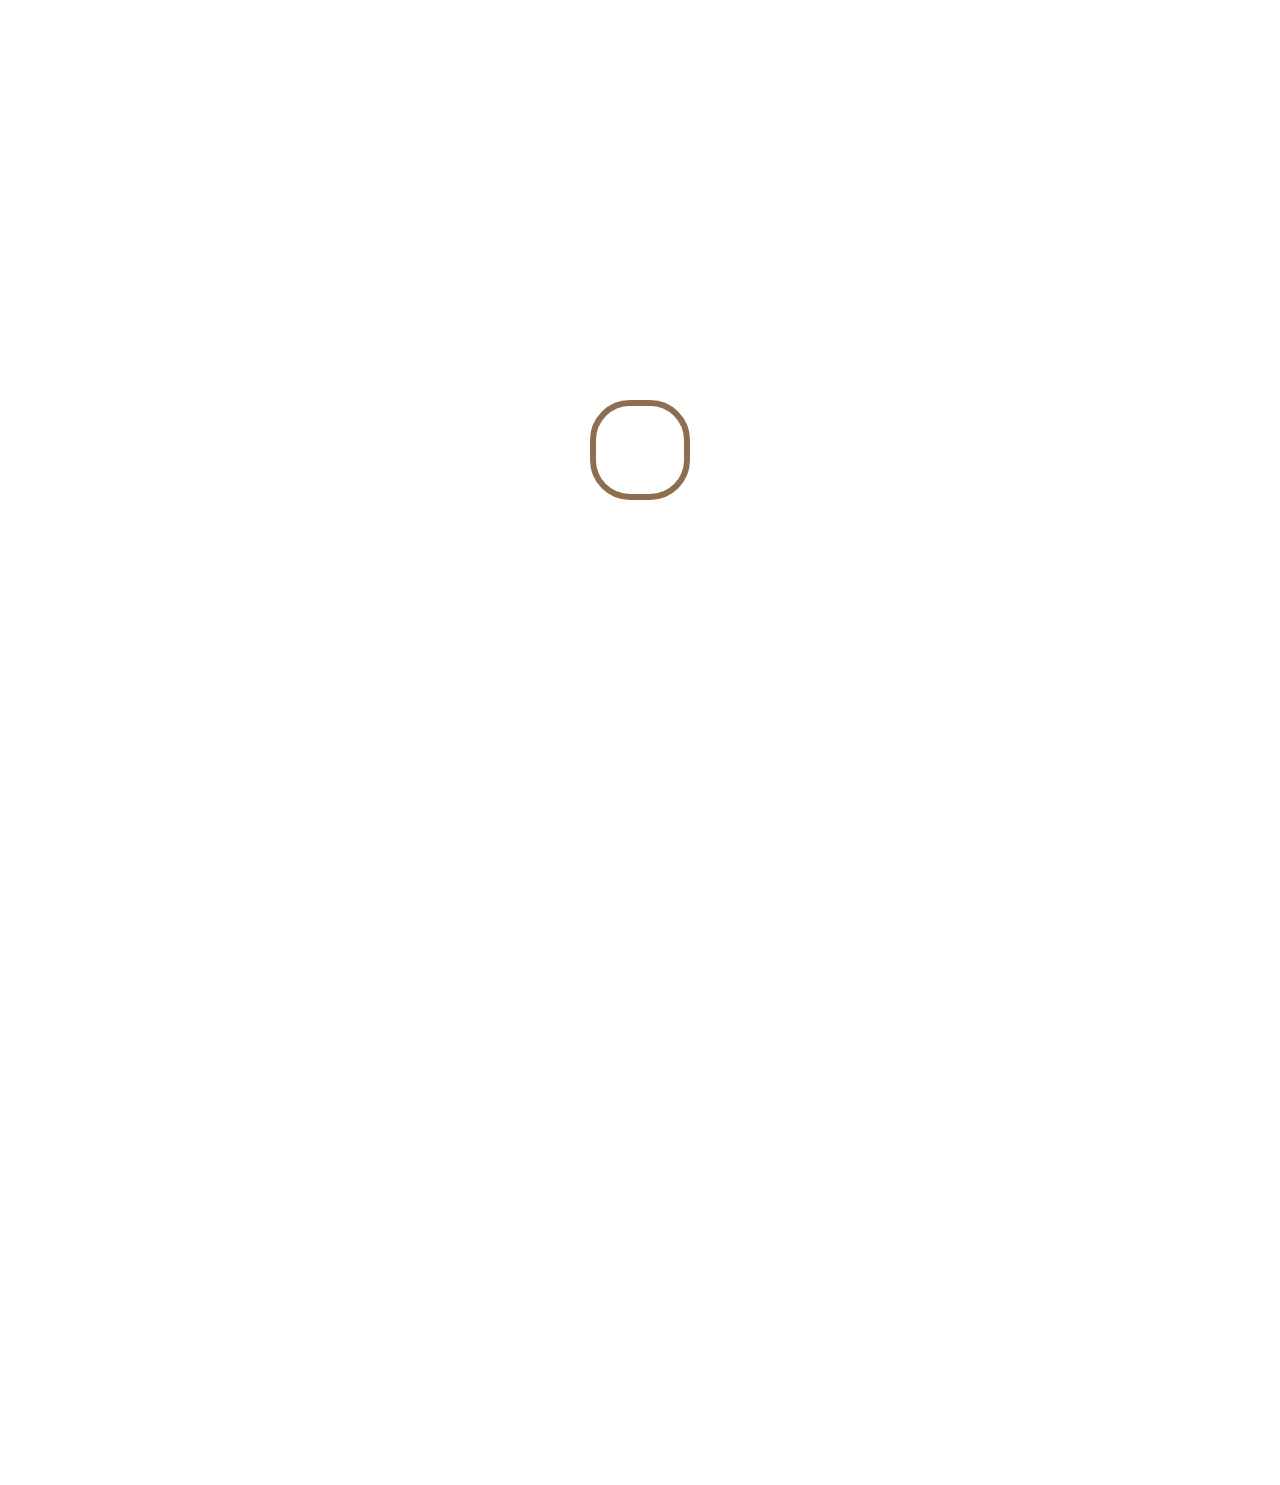
==== about.html @ 04573cba "updated index page" ====
<!DOCTYPE html>
<html lang="en">
<head>
  <title>Mohsen Shirali</title>
  <meta charset="utf-8">
  <meta http-equiv="X-UA-Compatible" content="IE=edge">
  <meta name="viewport" content="width=device-width, initial-scale=1.0">
  <meta name="format-detection" content="telephone=no">
  <meta name="apple-mobile-web-app-capable" content="yes">
  <meta name="author" content="Mohsen Shirali">
  <meta name="keywords" content="Mohsen Shirali, IoT, Process Mining, Security, Privacy">
  <meta name="description" content="Mohsen Shirali — Postdoctoral Researcher at UCLouvain. IoT, process mining, data analytics, security and privacy.">

  <link rel="stylesheet" type="text/css" href="assets/icomoon/icomoon.css">
  <link href="https://cdn.jsdelivr.net/npm/bootstrap@5.2.3/dist/css/bootstrap.min.css" rel="stylesheet"
    integrity="sha384-rbsA2VBKQhggwzxH7pPCaAqO46MgnOM80zW1RWuH61DGLwZJEdK2Kadq2F9CUG65" crossorigin="anonymous">
  <link rel="stylesheet" type="text/css" href="assets/vendor/chocolat/css/chocolat.css">
  <link rel="stylesheet" type="text/css" href="css/vendor.css">
  <link rel="stylesheet" type="text/css" href="style.css">

  <link rel="preconnect" href="https://fonts.googleapis.com">
  <link rel="preconnect" href="https://fonts.gstatic.com" crossorigin>
  <link href="https://fonts.googleapis.com/css2?family=Nunito:ital,wght@0,200..1000;1,200..1000&family=Quicksand:wght@300..700&display=swap"
    rel="stylesheet">
</head>
<body>
<div id="overlayer">
  <span class="loader"><span class="loader-inner"></span></span>
</div>

<header id="header">
  <div class="header-wrap" data-aos="fade">
    <div class="main-logo">
      <a href="index.html" title="Mohsen Shirali"></a>
    </div>
    <nav id="navbar" class="d-none d-md-block">
      <ul class="list-unstyled d-flex gap-4 m-0 align-items-center">
        <li><a class="text-decoration-none" href="index.html#home">Home</a></li>
        <li><a class="text-decoration-none" href="about.html">About</a></li>
        <li><a class="text-decoration-none" href="index.html#experience">Experience</a></li>
        <li><a class="text-decoration-none" href="index.html#education">Education</a></li>
        <li><a class="text-decoration-none" href="publications.html">Publications</a></li>
        <li><a class="text-decoration-none" href="projects.html">Projects</a></li>
        <li><a class="text-decoration-none" href="index.html#awards">Awards</a></li>
        <li><a class="text-decoration-none" href="index.html#contact">Contact</a></li>
      </ul>
    </nav>
    <nav id="navbar" class="d-md-none">
      <input id="menu-toggle" type="checkbox" />
      <label class="menu-btn" for="menu-toggle"><span></span></label>
    </nav>
  </div>
</header>

<div class="nav nav-overlay d-md-none">
  <div class="nav__content">
    <ul class="nav__list">
      <li class="nav__list-item mb-2"><a href="index.html#home">Home</a></li>
      <li class="nav__list-item mb-2"><a href="about.html">About</a></li>
      <li class="nav__list-item mb-2"><a href="index.html#experience">Work Experience</a></li>
      <li class="nav__list-item mb-2"><a href="index.html#education">Education</a></li>
      <li class="nav__list-item mb-2"><a href="publications.html">Publications</a></li>
      <li class="nav__list-item mb-2"><a href="projects.html">Projects</a></li>
      <li class="nav__list-item mb-2"><a href="index.html#awards">Awards</a></li>
      <li class="nav__list-item mb-2"><a href="index.html#contact">Contact</a></li>
    </ul>
  </div>
</div>

<section class="jarallax bg-secondary" style="padding-top: 120px; padding-bottom: 60px;">
  <div class="container-lg">
    <div class="row align-items-center">
      <div class="col-lg-8" data-aos="zoom-in-up">
        <h1 class="display-4">About me</h1>
        <p class="fs-5 mb-0">Full biography</p>
      </div>
      <div class="col-lg-4 text-lg-end mt-3 mt-lg-0" data-aos="zoom-in-up">
        <a class="btn btn-primary" href="Mohsen_Shirali_CV.pdf" target="_blank" rel="noopener">Download CV</a>
        <a class="btn btn-outline-dark ms-2" href="index.html">Back to home</a>
      </div>
    </div>
  </div>
</section>

<section class="padding-large">
  <div class="container-lg" data-aos="zoom-in-up">
    <div class="row justify-content-center">
      <div class="col-lg-10">
        <div class="card">
          <div class="card-body p-4 p-md-5">
            <p class="fs-5">I received both my Ph.D. (2025) and M.Sc. (2013) degrees in Computer Engineering from Shahid Beheshti University (SBU), Tehran, Iran. My research has primarily focused on the Internet of Things (IoT) in healthcare, with emphasis on IoT systems architecture, data privacy, process mining, and data analytics. I am currently a Postdoctoral Researcher at the Catholic University of Louvain (UCLouvain), working on anomaly detection techniques for Cyber-Physical Systems (CPS).</p><p class='fs-5'>Previously, I served as a research assistant at the LIRIS group at KU Leuven (2023–2024) and the Chair of IT-Security at the University of Passau, Germany (2019–2020). I have also served as a lecturer at SBU and Ahvaz Sama University. Alongside my academic career, I have several years of industrial experience as a Research and Development (R&D) specialist. I have been awarded scholarships from the German Academic Exchange Service (DAAD) and Iran’s Ministry of Science, Research and Technology (MSRT), and I have authored multiple articles in peer-reviewed journals and conferences. My research interests include IoT, data science and analytics, security and privacy, anonymous communication, and process mining.</p>
            <hr class="my-4">
            <div class="d-flex flex-wrap gap-2">
              <a class="btn btn-dark" href="publications.html">Publications</a>
              <a class="btn btn-outline-dark" href="projects.html">Projects</a>
              <a class="btn btn-outline-dark" href="index.html#experience">Experience</a>
              <a class="btn btn-outline-dark" href="index.html#education">Education</a>
              <a class="btn btn-outline-dark" href="index.html#awards">Awards</a>
            </div>
          </div>
        </div>
      </div>
    </div>
  </div>
</section>
  <script src="js/jquery-1.11.0.min.js"></script>
  <script src="https://cdn.jsdelivr.net/npm/bootstrap@5.2.3/dist/js/bootstrap.bundle.min.js"
    integrity="sha384-kenU1KFdBIe4zVF0s0G1M5b4hcpxyD9F7jL+jjXkk+Q2h455rYXK/7HAuoJl+0I4"
    crossorigin="anonymous"></script>
  <script src="assets/vendor/chocolat/js/chocolat.js"></script>
  <script src="js/plugins.js"></script>
  <script src="js/script.js"></script>
</body>
</html>
---- assets/vendor/chocolat/css/chocolat.css ----
.chocolat-zoomable.chocolat-zoomed {
    cursor: zoom-out;
}
.chocolat-open {
    overflow: hidden;
}
.chocolat-overlay {
    transition: opacity 0.4s ease, visibility 0s 0.4s ease;
    height: 100%;
    width: 100%;
    position: fixed;
    left: 0;
    top: 0;
    z-index: 10;
    background-color: #000;
    visibility: hidden;
    opacity: 0;
}
.chocolat-overlay.chocolat-visible {
    transition: opacity 0.4s, visibility 0s;
    visibility: visible;
    opacity: 0.8;
}

.chocolat-wrapper {
    transition: opacity 0.4s ease, visibility 0s 0.4s ease;
    width: 100%;
    height: 100%;
    position: fixed;
    opacity: 0;
    left: 0;
    top: 0;
    z-index: 16;
    color: #fff;
    visibility: hidden;
}
.chocolat-wrapper.chocolat-visible {
    transition: opacity 0.4s, visibility 0s;
    opacity: 1;
    visibility: visible;
}

.chocolat-zoomable .chocolat-img {
    cursor: zoom-in;
}
.chocolat-loader {
    transition: opacity 0.3s;
    height: 32px;
    width: 32px;
    position: absolute;
    left: 50%;
    top: 50%;
    margin-left: -16px;
    margin-top: -16px;
    z-index: 11;
    background: url(../images/loader.gif);
    opacity: 0;
}
.chocolat-loader.chocolat-visible {
    opacity: 1;
}

.chocolat-image-wrapper {
    position: fixed;
    width: 0px;
    height: 0px;
    left: 50%;
    top: 50%;
    z-index: 14;
    text-align: left;
    transform: translate(-50%, -50%);
}

.chocolat-image-wrapper .chocolat-img {
    position: absolute;
    width: 100%;
    height: 100%;
}
.chocolat-wrapper .chocolat-left {
    width: 50px;
    height: 100px;
    cursor: pointer;
    background: url(../images/left.png) 50% 50% no-repeat;
    z-index: 17;
    visibility: hidden;
}

.chocolat-layout {
    display: flex;
    flex-direction: column;
    position: absolute;
    top: 0;
    bottom: 0;
    left: 0;
    right: 0;
}
.chocolat-image-canvas {
    transition: opacity .2s;
    opacity: 0;
    flex-grow: 1;
    align-self: stretch;
}
.chocolat-image-canvas.chocolat-visible {
    opacity: 1;
}
.chocolat-center {
    flex-grow: 1;
    display: flex;
    justify-content: center;
    align-items: center;
    user-select: none;
}

.chocolat-wrapper .chocolat-right {
    width: 50px;
    height: 100px;
    cursor: pointer;
    background: url(../images/right.png) 50% 50% no-repeat;
    z-index: 17;
    visibility: hidden;
}
.chocolat-wrapper .chocolat-right.active {
    visibility: visible;
}
.chocolat-wrapper .chocolat-left.active {
    visibility: visible;
}
.chocolat-wrapper .chocolat-top {
    height: 50px;
    overflow: hidden;
    z-index: 17;
    flex-shrink: 0;
}
.chocolat-wrapper .chocolat-close {
    width: 50px;
    height: 50px;
    cursor: pointer;
    position: absolute;
    top: 0;
    right: 0;
    background: url(../images/close.png) 50% 50% no-repeat;
}
.chocolat-wrapper .chocolat-bottom {
    height: 40px;
    font-size: 12px;
    z-index: 17;
    padding-left: 15px;
    padding-right: 15px;
    background: rgba(0, 0, 0, 0.2);
    flex-shrink: 0;
    display: flex;
    align-items: center;

}
.chocolat-wrapper .chocolat-set-title {
    display: inline-block;
    padding-right: 15px;
    line-height: 1;
    border-right: 1px solid rgba(255, 255, 255, 0.3);
}
.chocolat-wrapper .chocolat-pagination {
    float: right;
    display: inline-block;
    padding-left: 15px;
    padding-right: 15px;
    margin-right: 15px;
    /*border-right: 1px solid rgba(255, 255, 255, 0.2);*/
}
.chocolat-wrapper .chocolat-fullscreen {
    width: 16px;
    height: 40px;
    background: url(../images/fullscreen.png) 50% 50% no-repeat;
    display: block;
    cursor: pointer;
    float: right;
}
.chocolat-wrapper .chocolat-description {
    display: inline-block;
    flex-grow: 1;
    text-align: left;
}

/* no container mode*/
body.chocolat-open > .chocolat-overlay {
    z-index: 15;
}
body.chocolat-open > .chocolat-loader {
    z-index: 15;
}
body.chocolat-open > .chocolat-image-wrapper {
    z-index: 17;
}

/* container mode*/
.chocolat-in-container .chocolat-wrapper,
.chocolat-in-container .chocolat-image-wrapper,
.chocolat-in-container .chocolat-overlay {
    position: absolute;
}
.chocolat-in-container {
    position: relative;
}

.chocolat-zoomable.chocolat-zooming-in .chocolat-image-wrapper,
.chocolat-zoomable.chocolat-zooming-out .chocolat-image-wrapper {
    transition: width .2s ease, height .2s ease;
}
.chocolat-zoomable.chocolat-zooming-in .chocolat-img,
.chocolat-zoomable.chocolat-zooming-out .chocolat-img {
    transition: margin .2s ease;
}

/* uncomment to hide controls when zoomed-in*/
/*
.chocolat-zoomable .chocolat-top,
.chocolat-zoomable .chocolat-bottom,
.chocolat-zoomable .chocolat-right,
.chocolat-zoomable .chocolat-left {
    transition: opacity .3s ease, visibility 0s .3s;
   opacity: 1;
}

.chocolat-zoomable.chocolat-zoomed .chocolat-top,
.chocolat-zoomable.chocolat-zoomed .chocolat-bottom,
.chocolat-zoomable.chocolat-zoomed .chocolat-right,
.chocolat-zoomable.chocolat-zoomed .chocolat-left {
    visibility: hidden;
    opacity: 0;
}
*/
---- style.css ----
/*
Theme Name: Portf HTML Template
Theme URI: https://templatesjungle.com/
Author: TemplatesJungle
Author URI: https://templatesjungle.com/
Description: Portfo is specially designed Bootstrap 5 HTML CSS portfolio template.
Version: 1.2
*/

/*--------------------------------------------------------------
This is main CSS file that contains custom style rules used in this template
--------------------------------------------------------------*/

/*------------------------------------*\
    Table of contents
\*------------------------------------*/

/*------------------------------------------------

CSS STRUCTURE:

1. VARIABLES

2. GENERAL TYPOGRAPHY
  2.1 General Styles
  2.2 Floating & Alignment
  2.3 Forms
  2.4 Lists
  2.5 Code
  2.6 Tables
  2.7 Spacing
  2.8 Utilities
  2.9 Misc
  2.10 Buttons
    - Button Sizes
    - Button Shapes
    - Button Color Scheme
    - Button Aligns
  2.11 Images
    - Image Hover Effects
  2.12 Section
    - Hero Section
    - Section Title
    - Section Paddings
    - Section Margins
    - Section Bg Colors
    - Content colors


3. EXTENDED TYPOGRAPHY
  3.1 Blockquote / Pullquote
  3.2 Dropcap
  3.3 Text Highlights

4. CONTENT ELEMENTS
  4.1 Tabs
  4.2 Accordions
  4.3 Member Grid
  4.4 Product Grid

5. BLOG STYLES
  5.1 Blog Single Post
  5.2 About Author
  5.3 Comments List
  5.4 Comments Form

6. Grid Layout

6. SITE STRUCTURE
  6.1 Preloader
  6.2 Header
    - Logo
    - Header Menu
    - Nav Sidebar
  6.3 Billboard
  6.4 About Me Section
  6.5 Portfolio Section
  6.6 Quotation Section
  6.7 Achievement Section
  6.8 Post Grid Section
  6.9 Testimonials Section
  6.10 Footer
    - Footer Top
    - Footer Bottom
  

7. THIRD PARTY COMPONENTS
  7.1 parallax section
  7.2 Blog Page
  7.3 Page Navigation



/*--------------------------------------------------------------
/** 1. VARIABLES
--------------------------------------------------------------*/
:root {
  /* widths for rows and containers
     */
  --header-height: 160px;
  --header-height-min: 80px;
}

/* on mobile devices below 600px
 */
@media screen and (max-width: 600px) {
  :root {
    --header-height: 100px;
    --header-height-min: 80px;
  }
}

/* Theme Colors */
:root {
  /* --accent-color: #DBCBB8; */
  --accent-color: #8F6D4E;
  --secondary-color: #DBCBB8;
  --dark-color: #2f2f2f;
  --grey-color: #f6f1ea;
  --heading-color: #111;
  --body-text-color: #616161;
  --light-heading-color: #fff;
  --light-background-color: #fff;
  --light-text-color: #afafaf;
  --bg-text-color: #f1f1f1;
  --dark-text-color: #2f2f2f;

  --bs-primary-rgb: 143, 109, 78;
  --bs-secondary-rgb: 219, 203, 184;
}

/* Fonts */
:root {
  --body-font: "Quicksand", sans-serif;
  --heading-font: "Nunito", sans-serif;
  --secondary-font: "Playfair Display", Georgia, serif;
}


/*----------------------------------------------*/
/* 2 GENERAL TYPOGRAPHY */
/*----------------------------------------------*/
body {
  font-family: var(--body-font);
  font-size: 16px;
  line-height: 1.8;
  color: var(--body-text-color);
}

a {
  color: var(--accent-color);
  text-decoration: none;
  transition: 0.3s color ease-out;
}

a:hover {
  color: var(--dark-color);
  text-decoration: none;
}

/* Typography */
/*----------------------------------------------*/
h1,
.h1,
h2,
.h2,
h3,
.h3,
h4,
.h4,
h5,
.h5,
h6,
.h6 {
  line-height: 1.2;
  color: var(--dark-color);
  font-family: var(--heading-font);
}

h1.light,
.h1,
h2.light,
.h2,
h3.light,
.h3,
h4.light,
.h4,
h5.light,
.h5,
h6.light,
.h6 {
  color: #fff;
}

/* Code
–––––––––––––––––––––––––––––––––––––––––––––––––– */
code {
  padding: .2rem .5rem;
  margin: 0 .2rem;
  font-size: 90%;
  white-space: nowrap;
  background: var(--grey-color);
  border: 1px solid var(--grey-color);
  border-radius: 4px;
}

pre>code {
  display: block;
  padding: 1rem 1.5rem;
  white-space: pre;
  color: var(--accent-color);
}

/* Misc
–––––––––––––––––––––––––––––––––––––––––––––––––– */
hr {
  margin-top: 3rem;
  margin-bottom: 3.5rem;
  border-width: 0;
  border-top: 1px solid #E1E1E1;
}

/* - Button Sizes
------------------------------------------------------------- */
.btn.btn-small {
  padding: 0.325em 1.7em;
  font-size: 0.65em;
}

.btn.btn-medium {
  padding: 0.5em 1.75em;
  font-size: 0.75em;
}

.btn.btn-large {
  padding: 1em 2.5em;
}

.btn.btn-xlarge {
  padding: 1.5em 2.7em;
  font-size: 0.9em;
}

.btn.btn-image {
  background-color: transparent;
  padding: 0;
  max-height: 50px;
}

.btn.btn-image img {
  max-height: 50px;
}

/* - Button Shapes
------------------------------------------------------------- */
.btn.btn-rounded,
.btn.btn-rounded::after {
  border-radius: 4px;
}

.btn.btn-pill,
.btn.btn-pill::after {
  border-radius: 2em;
}

.btn.btn-full {
  display: block;
  margin: .85em 0;
  width: 100%;
  text-align: center;
}

/* button link */
.btn-link {
  display: inline-block;
  font-weight: 600;
  font-size: 19px;
  line-height: 22px;
  text-align: center;
  letter-spacing: 0.1em;
  text-transform: uppercase;
}

.btn-link:after {
  content: '';
  display: block;
  border-bottom: 1px solid #111;
  width: 100%;
  transition: transform 0.3s ease-out;
}

.btn-link:hover:after {
  transform: translate3d(0, 5px, 0);
}

/* button with line */
.btn-with-icon {
  color: #fff;
  position: relative;
}

.btn-with-icon:after {
  content: "\e900";
  font-family: "icomoon";
  position: absolute;
  top: 17px;
  right: -16px;
  width: 50%;
  z-index: 9;
  transition: 0.3s ease-out;
}

.btn-with-icon:hover {
  color: #fff;
}

.btn-with-icon:hover:after {
  width: 30%;
  right: -41px;
}

/* - Buttons Color Scheme
------------------------------------------------------------- */
.btn.btn-gray,
.btn.btn-grey {
  background: #9e9e9e;
  color: #fff;
}

.btn.btn-black {
  background: #111;
  color: #fff;
}

.btn.btn-black:hover {
  background-color: var(--secondary-color);
  color: #fff;
}

/*----------------------------------------------*/
/* 2.11 Images */
/*----------------------------------------------*/

/* Image hover Effects */
.image-hvr-effect {
  display: flex;
  overflow: hidden;
}

.image-hvr-effect img.post-image {
  transform: scale(1.1);
  will-change: transform;
  transition: transform 0.35s cubic-bezier(0.25, 0.46, 0.45, 0.94);
  z-index: 0;
}

.image-hvr-effect:hover img.post-image {
  transform: scale(1);
}


/*----------------------------------------------*/
/* 2.12 Section */
/*----------------------------------------------*/
/* Hero section
/*----------------------------------------------*/
.hero-section .hero-content {
  padding-top: 18em;
  padding-bottom: 10em;
  display: flex;
  align-items: center;
}

.hero-section {
  position: relative;
  color: var(--heading-color);
}

.hero-section h1 {
  font-size: 4em;
}

@media only screen and (max-width: 768px) {
  .hero-section h1 {
    font-size: 2em;
  }

  .hero-section .hero-content {
    padding-top: 12em;
    padding-bottom: 6em;
  }
}


/*--- Section Title
-----------------------------------------------*/
.section-header {
  position: relative;
}

.section-header .btn-link {
  margin-left: 60px;
}

.section-title {
  font-size: 68px;
  line-height: 82px;
  letter-spacing: -0.04em;
  text-transform: capitalize;
}

.section-title.dark {
  color: #303030;
}

.section-title.grey {
  color: #333;
}

.section-title.light {
  color: #fff;
}

@media screen and (max-width: 700px) {
  .section-title {
    font-size: 5em;
  }
}


/* - Section Padding
--------------------------------------------------------------*/
.padding-xsmall {
  padding-top: 0.5em;
  padding-bottom: 0.5em;
}

.padding-small {
  padding-top: 2em;
  padding-bottom: 2em;
}

.padding-medium {
  padding-top: 4em;
  padding-bottom: 4em;
}

.padding-large {
  padding-top: 7em;
  padding-bottom: 7em;
}

.padding-xlarge {
  padding-top: 9.5em;
  padding-bottom: 9.5em;
}

.padding-2xlarge {
  padding-top: 15em;
  padding-bottom: 15em;
}

@media only screen and (max-width: 768px) {

  .padding-small,
  .padding-medium,
  .padding-large,
  .padding-xlarge {
    padding-top: 6em;
    padding-bottom: 6em;
  }
}

/* no padding */
.no-padding-bottom {
  padding-bottom: 0 !important;
}

.no-padding-top {
  padding-top: 0 !important;
}

/* - Section margin
--------------------------------------------------------------*/
.margin-small {
  margin-top: 3em;
  margin-bottom: 3em;
}

.margin-medium {
  margin-top: 4.5em;
  margin-bottom: 4.5em;
}

.margin-large {
  margin-top: 6em;
  margin-bottom: 6em;
}

.margin-xlarge {
  margin-top: 7.5em;
  margin-bottom: 7.5em;
}

@media only screen and (max-width: 768px) {

  .margin-small,
  .margin-medium,
  .margin-large,
  .margin-xlarge {
    margin-top: 1em;
    margin-bottom: 1em;
  }
}

/* - Section bg colors
--------------------------------------------------------------*/
.bg-grey {
  background: var(--grey-color);
}

.bg-dark {
  background: var(--dark-color);
}

/* - Content colors
--------------------------------------------------------------*/
.content-light h1,
.content-light h2,
.content-light h3,
.content-light h4,
.content-light h5,
.content-light h6 {
  color: var(--light-heading-color);
}

.content-light a,
.content-light {
  color: var(--light-text-color);
}

.content-light a:hover {
  color: var(--light-text-color);
}

.content-light h1,
.content-light h2,
.content-light h3,
.content-light h4,
.content-light h5,
.content-light h6 {
  color: var(--light-heading-color);
}

.content-light a,
.content-light {
  color: var(--light-text-color);
}

.content-light a:hover {
  color: var(--light-text-color);
}


/*====================================================================*/
/* 3. EXTENDED TYPOGRAPHY */
/*====================================================================*/
/*----------------------------------------------*/
/* 3.1 Blockquote /Pullquote */
/*----------------------------------------------*/
.single-post .content p:first-child,
.quote blockquote,
blockquote,
.single-post .content blockquote p,
.pullquote-right,
.pullquote-left {
  font-size: 24px;
  line-height: 1.4em;
  margin: 0 0 30px;
  padding: 0;
  color: #727272;
  font-style: italic;
}

.pullquote-right,
.pullquote-left {
  width: 40%;
}

blockquote cite {
  display: block;
  font-size: 0.8em;
  margin-top: 20px;
  font-style: italic;
}

.pullquote-left {
  float: left;
  margin: 20px 20px 20px 0;
}

.pullquote-right {
  float: right;
  margin: 20px 0 20px 20px;
}

/*----------------------------------------------*/
/* 3.2 Dropcap */
/*----------------------------------------------*/
.dropcap {
  display: inline-block;
  margin: 20px;
  font-size: 4em;
  font-weight: bolder;
  text-transform: uppercase;
  text-align: center;
  color: #111;
}

.dropcap.colored {
  color: #2bcaae;
}

/*----------------------------------------------*/
/* 3.3 Text Highlights */
/*----------------------------------------------*/
.highlight {
  background: var(--accent-color);
  color: #fff;
  padding: 1px 5px;
}

.highlight.light {
  background: #ffff99;
  color: #101010;
}

.highlight.dark {
  background: #333;
}

.colored {
  color: #2bcaae !important;
}

/*====================================================================*/
/* 5. BLOG STYLES */
/*====================================================================*/

/* 5.1 Blog Single Post
------------------------------------------*/
/* breadcrumbs */
.breadcrumbs span {
  display: inline-block;
}

/* 5.2 About Author
------------------------------------------*/
.author-post {
  padding-left: 30px;
}

.author-post h4 {
  font-weight: 500;
  text-transform: none;
}

/* 5.3 Comments List
------------------------------------------*/
.comment-meta span.meta-date {
  font-size: 13px;
  padding-right: 10px;
}

.comments-wrap .child-comments {
  padding-left: 50px;
}

/* 5.4 Comments Form
------------------------------------------*/
.comment-respond .comment-form {
  display: flex;
}


/*====================================================================*/
/* 5. Grid Layout */
/*====================================================================*/

/* .container {
  padding-right: 15px;
  padding-left: 15px;
  margin-right: auto;
  margin-left: auto;
} */

.row {
  display: -ms-flexbox;
  display: flex;
  -ms-flex-wrap: wrap;
  flex-wrap: wrap;
  margin-right: -15px;
  margin-left: -15px;
}

/* @media screen and (max-width: 991px) {
  .container {
    padding-right: 30px;
    padding-left: 30px;
  }
} */

/*----------------------------------------------*/
/* 6. SITE STRUCTURE */
/*----------------------------------------------*/

/*----- 6.1 Preloader
--------------------------------------------------------------*/
#overlayer {
  width: 100%;
  height: 100%;
  position: fixed;
  z-index: 20;
  background: #fff;
  display: flex;
  justify-content: center;
  align-items: center;
}

.loader {
  display: inline-block;
  width: 100px;
  height: 100px;
  border: 6px solid var(--accent-color);
  animation: loader 4s infinite ease-out;
  border-radius: 40px;
}

.loader-inner {
  vertical-align: top;
  display: inline-block;
  width: 100%;
  border-radius: 40px;
  animation: loader-inner 8s infinite ease-out;
}

@keyframes loader {
  0% {
    transform: rotate(0deg);
  }

  25% {
    transform: rotate(180deg);
  }

  50% {
    transform: rotate(180deg);
  }

  75% {
    transform: rotate(360deg);
  }

  100% {
    transform: rotate(360deg);
  }
}

@keyframes loader-inner {
  0% {
    height: 0%;
  }

  25% {
    height: 0%;
  }

  50% {
    height: 100%;
  }

  75% {
    height: 100%;
  }

  100% {
    height: 0%;
  }
}

/*----- 6.2 Header
--------------------------------------------------------------*/
#header .header-wrap {
  position: absolute;
  top: 0;
  z-index: 9;
  padding: 40px;
  width: 100%;
}

/*----- Logo
--------------------------------------------------------------*/
.main-logo a {
  font-size: 2em;
  color: #fff;
  font-weight: 600;
}

.main-logo.dark a {
  color: #000;
}

@media screen and (max-width: 799px) {
  #header .header-wrap {
    padding: 40px 20px;
  }
}

/*----- Header Menu
--------------------------------------------------------------*/
#menu-toggle {
  opacity: 0;
}

#menu-toggle:checked~.menu-btn>span {
  transform: rotate(45deg);
}

#menu-toggle:checked~.menu-btn>span::before {
  top: 0;
  transform: rotate(0);
  background: var(--dark-color);
}

#menu-toggle:checked~.menu-btn>span::after {
  top: 0;
  transform: rotate(90deg);
  background: var(--dark-color);
}

#menu-toggle:checked~.navmenu {
  visibility: visible;
  right: 0;
}

.menu-btn {
  display: flex;
  align-items: center;
  position: fixed;
  top: 20px;
  right: 20px;
  width: 26px;
  height: 26px;
  cursor: pointer;
  z-index: 1;
  margin: 30px;
}

.menu-btn>span,
.menu-btn>span::before,
.menu-btn>span::after {
  display: block;
  position: absolute;
  width: 100%;
  height: 2px;
  background-color: var(--dark-color);
  transition-duration: .25s;
}

.menu-btn.light>span,
.menu-btn.light>span::before,
.menu-btn.light>span::after {
  background-color: var(--dark-color);
}

.menu-btn>span::before {
  content: '';
  top: -8px;
}

.menu-btn>span::after {
  content: '';
  top: 8px;
}

/*----- Nav Sidebar
--------------------------------------------------------------*/
.nav-overlay {
  position: fixed;
  top: 0;
  z-index: 9;
}

.nav-overlay:before,
.nav-overlay:after {
  content: "";
  position: fixed;
  width: 100vw;
  height: 100vh;
  background: var(--secondary-color);
  border-bottom-left-radius: 200%;
  z-index: -1;
  -webkit-transition: -webkit-transform cubic-bezier(0.77, 0, 0.175, 1) 0.6s, border-radius linear 0.8s;
  transition: -webkit-transform cubic-bezier(0.77, 0, 0.175, 1) 0.6s, border-radius linear 0.8s;
  transition: transform cubic-bezier(0.77, 0, 0.175, 1) 0.6s, border-radius linear 0.8s;
  transition: transform cubic-bezier(0.77, 0, 0.175, 1) 0.6s, -webkit-transform cubic-bezier(0.77, 0, 0.175, 1) 0.6s, border-radius linear 0.8s;
  -webkit-transform: translateX(100%) translateY(-100%);
  transform: translateX(100%) translateY(-100%);
}

.nav-overlay:after {
  background: var(--grey-color);
  -webkit-transition-delay: 0s;
  transition-delay: 0s;
}

.nav-overlay:before {
  -webkit-transition-delay: .2s;
  transition-delay: .2s;
}

.nav__content {
  position: fixed;
  visibility: hidden;
  top: 50%;
  margin-top: 20px;
  -webkit-transform: translate(0%, -50%);
  transform: translate(0%, -50%);
  width: 100%;
  text-align: center;
}

.nav__list {
  position: relative;
  padding: 0;
  margin: 0;
  z-index: 2;
}

.nav__list-item {
  position: relative;
  display: block;
  -webkit-transition-delay: 0.8s;
  transition-delay: 0.8s;
  opacity: 0;
  text-align: center;
  color: #fff;
  overflow: hidden;
  font-family: var(--heading-font);
  font-size: 4vh;
  line-height: 1.15;
  margin-top: 0;
  margin-bottom: 0;
  transition: color .3s ease;
}

.nav__list-item a {
  position: relative;
  text-decoration: none;
  color: rgb(24, 24, 24);
  overflow: hidden;
  cursor: pointer;
  padding-left: 5px;
  padding-right: 5px;
  z-index: 2;
  display: inline-block;
  transition: all 200ms linear;
}

.nav__list-item a:hover {
  color: var(--accent-color);
}

.nav__list-item.active-nav a {
  color: var(--accent-color);
}

body.nav-active .nav__content {
  visibility: visible;
}

body.nav-active .menu-icon__line {
  background-color: var(--light-background-color);
  -webkit-transform: translate(0px, 0px) rotate(-45deg);
  transform: translate(0px, 0px) rotate(-45deg);
}

body.nav-active .menu-icon__line-left {
  width: 15px;
  -webkit-transform: translate(2px, 4px) rotate(45deg);
  transform: translate(2px, 4px) rotate(45deg);
}

body.nav-active .menu-icon__line-right {
  width: 15px;
  float: right;
  -webkit-transform: translate(-3px, -3.5px) rotate(45deg);
  transform: translate(-3px, -3.5px) rotate(45deg);
}

body.nav-active .menu-icon:hover .menu-icon__line-left,
body.nav-active .menu-icon:hover .menu-icon__line-right {
  width: 15px;
}

body.nav-active .nav-overlay {
  visibility: visible;
}

body.nav-active .nav-overlay:before,
body.nav-active .nav-overlay:after {
  -webkit-transform: translateX(0%) translateY(0%);
  transform: translateX(0%) translateY(0%);
  border-radius: 0;
}

body.nav-active .nav-overlay:after {
  -webkit-transition-delay: .1s;
  transition-delay: .1s;
}

body.nav-active .nav-overlay:before {
  -webkit-transition-delay: 0s;
  transition-delay: 0s;
}

body.nav-active .nav__list-item {
  opacity: 1;
  -webkit-transform: translateX(0%);
  transform: translateX(0%);
  -webkit-transition: opacity .3s ease, color .3s ease, -webkit-transform .3s ease;
  transition: opacity .3s ease, color .3s ease, -webkit-transform .3s ease;
  transition: opacity .3s ease, transform .3s ease, color .3s ease;
  transition: opacity .3s ease, transform .3s ease, color .3s ease, -webkit-transform .3s ease;
}

body.nav-active .nav__list-item:nth-child(0) {
  -webkit-transition-delay: 0.7s;
  transition-delay: 0.7s;
}

body.nav-active .nav__list-item:nth-child(1) {
  -webkit-transition-delay: 0.8s;
  transition-delay: 0.8s;
}

body.nav-active .nav__list-item:nth-child(2) {
  -webkit-transition-delay: 0.9s;
  transition-delay: 0.9s;
}

body.nav-active .nav__list-item:nth-child(3) {
  -webkit-transition-delay: 1s;
  transition-delay: 1s;
}

body.nav-active .nav__list-item:nth-child(4) {
  -webkit-transition-delay: 1.1s;
  transition-delay: 1.1s;
}

body.nav-active .nav__list-item:nth-child(5) {
  -webkit-transition-delay: 1.2s;
  transition-delay: 1.2s;
}

body.nav-active .nav__list-item:nth-child(6) {
  -webkit-transition-delay: 1.3s;
  transition-delay: 1.3s;
}

body.nav-active .nav__list-item:nth-child(7) {
  -webkit-transition-delay: 1.4s;
  transition-delay: 1.4s;
}

body.nav-active .nav__list-item:nth-child(8) {
  -webkit-transition-delay: 1.5s;
  transition-delay: 1.5s;
}

body.nav-active .nav__list-item:nth-child(9) {
  -webkit-transition-delay: 1.6s;
  transition-delay: 1.6s;
}

body.nav-active .nav__list-item:nth-child(10) {
  -webkit-transition-delay: 1.7s;
  transition-delay: 1.7s;
}

/*----- 6.3 Billboard
--------------------------------------------------------------*/
#billboard .banner-content {
  padding-bottom: 180px;
}

@media screen and (max-width: 991px) {
  .jarallax {
    min-height: auto;
  }

  #billboard .banner-content {
    padding-top: 150px;
    padding-bottom: 10px;
  }
}


/*----- 6.4 About Me Section
--------------------------------------------------------------*/
#about-me .intro {
  margin-right: 60px;
  margin-bottom: 70px;
}

#about-me .intro p {
  line-height: 2.5;
  color: var(--body-text-color);
  ;
}

#about-me .skill-chart ul {
  text-transform: uppercase;
  list-style: none;
}

#about-me .skill-chart li {
  border-bottom: 1px solid #dbdbdb;
  margin-bottom: 40px;
  width: 100%;
}

#about-me .skill-chart li span.skill {
  display: block;
  border-bottom: 3px solid #000;
  padding-bottom: 24px;
  margin-bottom: -2px;
}

.skill-chart li span.twenty-percent {
  width: 20%;
}

.skill-chart li span.thirty-percent {
  width: 30%;
}

.skill-chart li span.forty-percent {
  width: 40%;
}

.skill-chart li span.fifty-percent {
  width: 50%;
}

.skill-chart li span.sixty-percent {
  width: 60%;
}

.skill-chart li span.seventy-percent {
  width: 70%;
}

.skill-chart li span.eighty-percent {
  width: 80%;
}

/*----- 6.5 Portfolio Section
--------------------------------------------------------------*/
.portfolio-item .portfolio-image {
  width: 100%;
  object-fit: cover;
}

.portfolio-item .portfolio-item img {
  transition: transform 0.6s ease-out;
}

.portfolio-item .portfolio-item a {
  display: block;
  overflow: hidden;
}

.portfolio-item .portfolio-item a:hover img {
  transform: scale(1.1);
}

/*----- 6.6 Quotation Section
--------------------------------------------------------------*/
#quotation {
  background-color: #000;
  padding: 150px 20px;
  overflow: hidden;
}

#quotation .icon-overlay {
  position: relative;
}

#quotation .icon-overlay:before,
#quotation .icon-overlay:after {
  position: absolute;
  font-family: "icomoon";
  font-size: 23em;
  color: #3a3a3a;
  padding: 0 20px;
}

#quotation .icon-overlay.left-item:before {
  content: "\e977";
  top: -220px;
  left: 0;
}

#quotation .icon-overlay.right-item:after {
  content: "\e978";
  right: 0;
  bottom: -190px;
}

#quotation blockquote {
  color: #fff;
  display: flex;
  flex-wrap: wrap;
  margin: 70px auto 0;
  text-align: center;
  z-index: 9;
}

#quotation blockquote>p {
  width: 60%;
  margin: 0 auto 35px;
  font-style: normal;
}

#quotation q {
  font-size: 0.7em;
  color: #999;
  width: 100%;
}

@media screen and (max-width: 991px) {
  #quotation blockquote>q {
    width: 85%;
  }
}

/*----- 6.7 Achievement Section
--------------------------------------------------------------*/
#achievement .achievement-block {
  border-bottom: 1px solid #E2E2E2;
  padding-bottom: 30px;
  margin-bottom: 60px;
}

#achievement .achievement-block h3 {
  margin-bottom: 10px;
}


/*----- 6.8 Post Grid Section
--------------------------------------------------------------*/
#post-grid .post-item {
  overflow: hidden;
  position: relative;
  cursor: pointer;
  margin-bottom: 40px;
}

#post-grid .post-item:last-child {
  margin-right: 0;
}

#post-grid a.post-link:before {
  content: '';
  background: linear-gradient(to bottom, rgba(0, 0, 0, 0) 0%, rgba(0, 0, 0, 0.7) 100%);
  width: 100%;
  height: 50%;
  position: absolute;
  top: 50%;
  left: 0;
  z-index: 1;
  transition-duration: 0.8s;
}

#post-grid .post-item:hover a.post-link:before {
  height: 100%;
  top: 0;
  transition-property: top, opacity;
}

#post-grid .post-item figcaption {
  position: absolute;
  bottom: 0;
  left: 0;
  z-index: 2;
  width: 100%;
  color: #fff;
  padding: 0 35px;
}

#post-grid .post-item h3 {
  font-size: 1.5em;
  line-height: 1.5;
  font-weight: 700;
}

/*----- 6.10 Footer
--------------------------------------------------------------*/

/*-- Footer Top --*/

.footer-menu .subscribe input[type="text"] {
  width: 100%;
  height: 50px;
  border: none;
  background: #F8F8F8;
  text-align: center;
  margin-bottom: 15px;
}

.footer-menu .subscribe button {
  width: 100%;
  height: 50px;
  border: none;
  text-transform: uppercase;
  cursor: pointer;
}


/*-- Footer Bottom --*/

#footer-bottom .social-links ul {
  display: flex;
  list-style: none;
}

#footer-bottom .social-links li {
  margin-right: 30px;
}

#footer-bottom .social-links li:last-child {
  margin-right: 0;
}

#footer-bottom .social-links a {
  color: #fff;
}

#footer-bottom .social-links a:hover {
  color: #fff;
}

#footer-bottom .copyright a {
  color: #d4d4d4;
}

#footer-bottom .copyright a:hover {
  color: #fff;
}


/*--------------------------------------------------------------
/** 7. THIRD PARTY COMPONENTS
--------------------------------------------------------------*/

/*----- 7.1 Parallax Section 
--------------------------------------------------------------*/

.parallax-section {
  overflow: hidden;

  position: relative;
  display: block;
  min-height: 400px;
  background: transparent;
}

.parallax-section .parallax-image {
  position: absolute;
  width: 100%;
  top: 0;
  left: 0;
  z-index: -1;
}


/*----- 7.2 Blog Page 
--------------------------------------------------------------*/
article.post-item {
  margin-bottom: 80px;
}

.post-media {
  margin-right: 30px;
}

.post-media img {
  width: 100%;
  height: auto;
  object-fit: cover;
}

.post-content {
  padding-top: 30px;
}

.post-content span.meta-date {
  font-style: italic;
}

.post-content h2 {
  font-size: 1.8em;
  font-weight: 600;
  line-height: 1.3em;
  margin: 15px 0;
}

.post-content p>a.btn.btn-common {
  display: block;
  width: 20%;
  margin-top: 30px;
}


/*----- 7.3 Page Navigation 
--------------------------------------------------------------*/

.pagination .page-numbers {
  padding: 10px;
}

.pagination .page-numbers {
  color: #111;
}

.pagination .page-numbers.current {
  color: #fff;
  background: #111;
}

/* comment-list */
.comment-list .commentorImg {
  width: 100px;
  height: 100px;
}

.comment-list .comment-meta h4 {
  margin: 0 10px 0 0;
}


/*----- 8.1 Contact Page 
--------------------------------------------------------------*/
.contact h2.contact-title {
  font-size: 2.5em;
}

.contact .contact-detail {
  margin-left: 50px;
  padding: 50px;
  background-color: #f4f4f4;
}

.contact .detail-item {
  display: flex;
  align-items: baseline;
  margin-bottom: 20px;
}

.contact .detail-item h4 {
  margin: 0;
  padding-right: 20px;
}

.contact .detail-item p {
  margin: 0;
}

/* info box */
.info-box iconify-icon {
  color: var(--accent-color);
  font-size: 52px;
}

/* swiper */
.swiper-buttons {
  display: flex;
  justify-content: flex-end;
  gap: 20px;
  align-items: center;
  height: 100%;
}

.swiper-button {
  border: 2px solid var(--body-text-color);
  display: block;
  width: 60px;
  height: 60px;
  display: flex;
  align-items: center;
  justify-content: center;
  color: var(--body-text-color);
  border-radius: 50px;
  cursor: pointer;
  transition: all 0.3s ease-out;
}

.swiper-button:hover {
  border-color: var(--dark-color);
  color: var(--dark-color);
}

.swiper-pagination {
  margin-top: 30px;
  position: relative;
}

.swiper-pagination-bullet-active {
  background-color: var(--accent-color);
}

.swiper-pagination-clickable .swiper-pagination-bullet {
  margin: 4px;
}

@media screen and (max-width: 991px) {
  .swiper-buttons {
    justify-content: center;
    margin-bottom: 30px;
  }
}

/* Bootstrap theme override 
--------------------------------------------------------------*/

.accordion-button:not(.collapsed) {
  color: var(--accent-color);
  background-color: transparent;
}

.nav-link {
  color: #9099a7;
}

.nav-link:hover {
  color: #111;
}

.tab-content {
  padding: 20px 0;
}

.accordion-button:focus {
  border-color: #e5e6e7;
  box-shadow: none;
}

.accordion-item {
  border-left: 0;
  border-right: 0;
}

.text-muted {
  color: var(--secondary-color) !important;
}

/* primary button */
.btn-link,
.link-primary {
  color: var(--accent-color);
}

.btn-link:focus,
.btn-link:hover,
.link-primary:focus,
.link-primary:hover {
  color: var(--secondary-color);
}

.btn-primary {
  background-color: var(--accent-color);
  border-color: var(--accent-color);
}

.btn-primary:focus,
.btn-primary:hover {
  color: #fff;
  background-color: var(--dark-color);
  border-color: var(--dark-color);
}

.btn-outline-primary {
  color: var(--accent-color);
  border-color: var(--accent-color);
}

.btn-outline-primary:focus,
.btn-outline-primary:hover {
  color: #fff;
  background-color: var(--secondary-color);
  border-color: var(--secondary-color);
}

.border-primary {
  border-color: var(--accent-color) !important;
}

.bg-primary {
  --bs-bg-opacity: 1;
  background-color: var(--accent-color) !important;
}

.bg-secondary {
  --bs-bg-opacity: 1;
  background-color: var(--secondary-color) !important;
}

.text-white .border-top {
  border-top: 1px solid #3b3e42 !important;
}

.text-white p {
  color: var(--dim-light-color)
}

.display-1,
.display-2,
.display-3,
.display-4,
.display-5,
.display-6 {
  font-weight: 700;
}

.card {
  border-radius: 1rem;
}

.card-body {
  padding: 2rem 2rem;
}


/*---- Portfolio Masonry section style start ----*/

button.filter-button {
  border: none;
  background: transparent;
  color: var(--light-text-color);
  text-align: center;
  font-size: 1rem;
  font-family: var(--heading-font);
  font-weight: 300;
  letter-spacing: 0.02rem;
}

button.filter-button.active {
  color: var(--accent-color);
  padding: 0.56rem 1.19rem;
  border-radius: 30px;
}

button.filter-button:hover {
  color: var(--accent-color);
  padding: 0.56rem 1.19rem;
  border-radius: 30px;
}
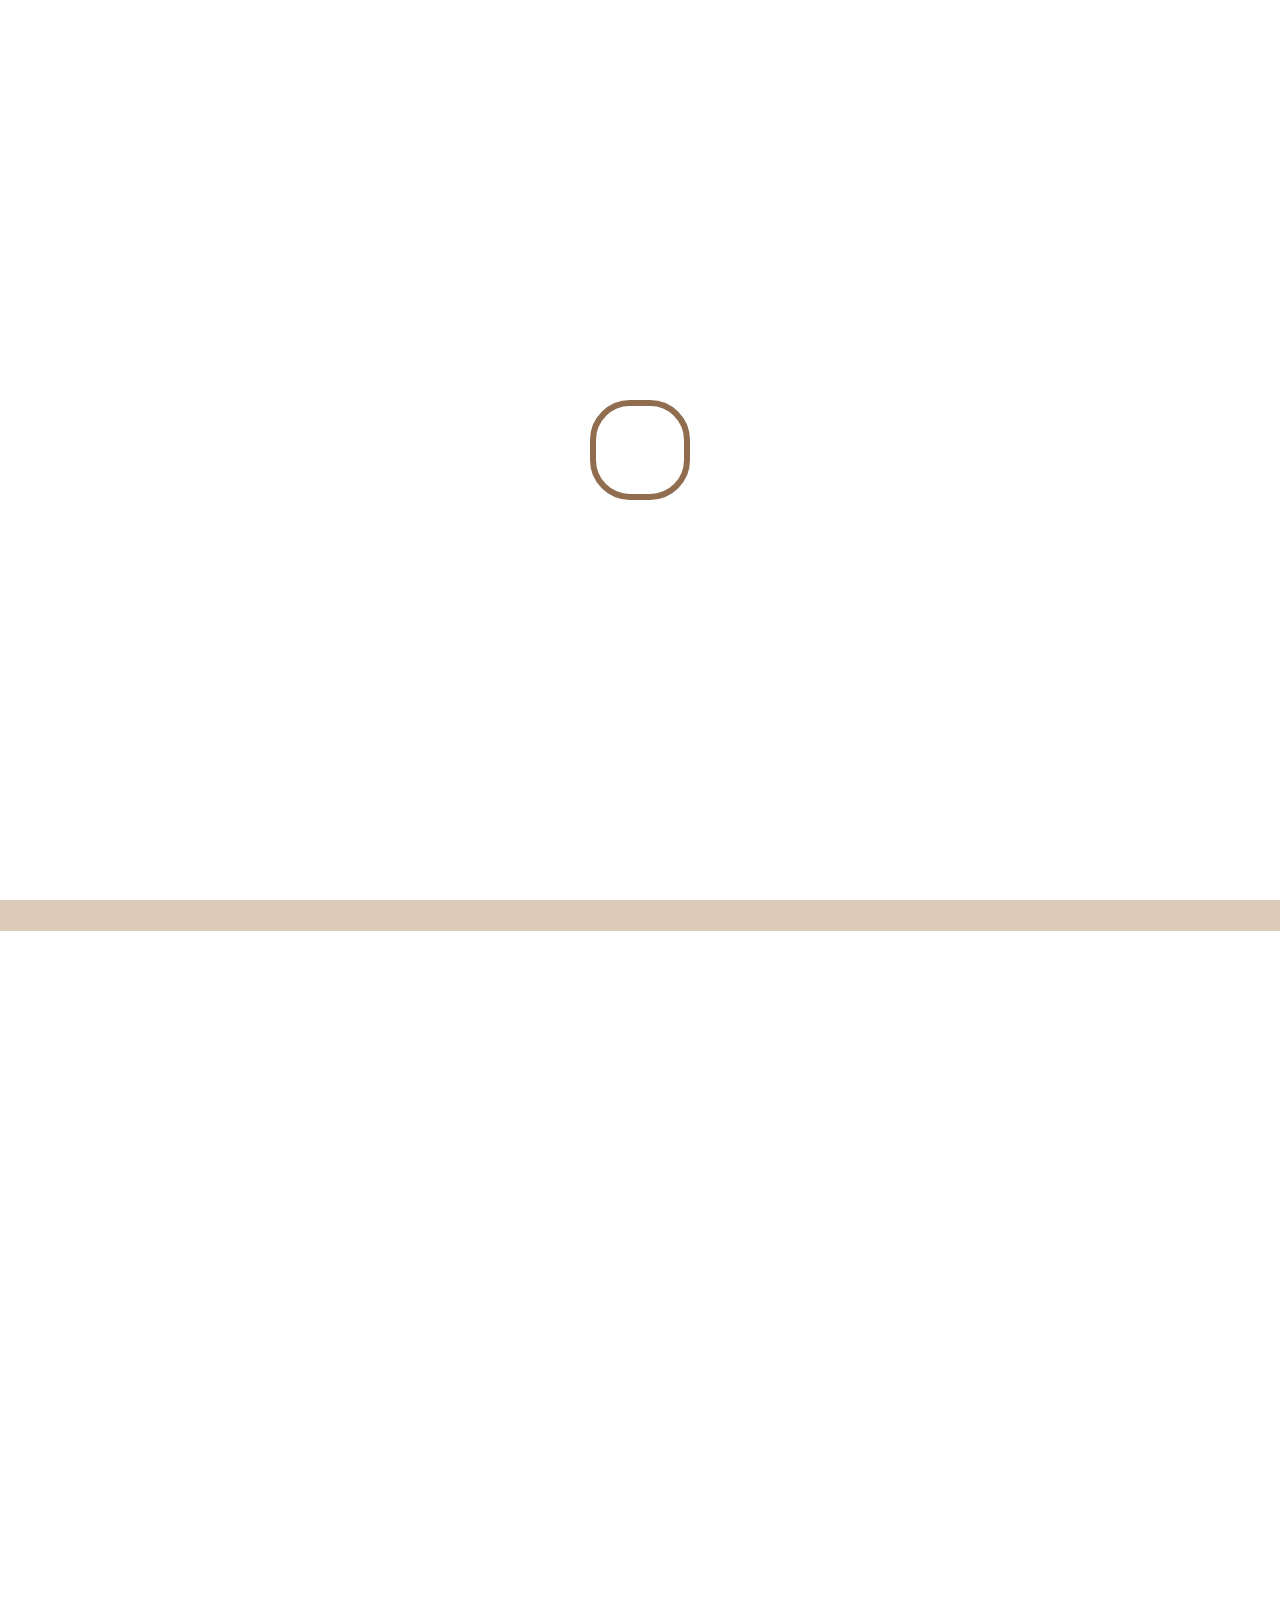
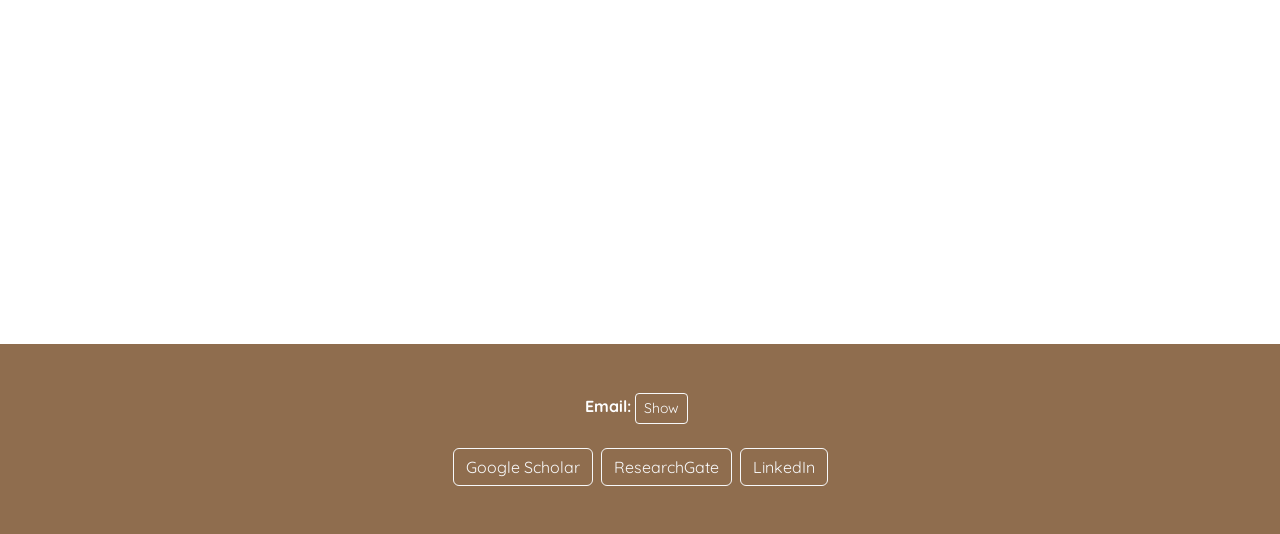
==== commit 946922d1: "updated version with updated publication page and about me" ====
--- a/about.html
+++ b/about.html
@@ -52,11 +52,12 @@
   </div>
 </header>
 
+
 <div class="nav nav-overlay d-md-none">
   <div class="nav__content">
     <ul class="nav__list">
       <li class="nav__list-item mb-2"><a href="index.html#home">Home</a></li>
-      <li class="nav__list-item mb-2"><a href="about.html">About</a></li>
+      <li class="nav__list-item mb-2"><a href="about.html">About Me</a></li>
       <li class="nav__list-item mb-2"><a href="index.html#experience">Work Experience</a></li>
       <li class="nav__list-item mb-2"><a href="index.html#education">Education</a></li>
       <li class="nav__list-item mb-2"><a href="publications.html">Publications</a></li>
@@ -67,6 +68,7 @@
   </div>
 </div>
 
+
 <section class="jarallax bg-secondary" style="padding-top: 120px; padding-bottom: 60px;">
   <div class="container-lg">
     <div class="row align-items-center">
@@ -75,12 +77,17 @@
         <p class="fs-5 mb-0">Full biography</p>
       </div>
       <div class="col-lg-4 text-lg-end mt-3 mt-lg-0" data-aos="zoom-in-up">
-        <a class="btn btn-primary" href="Mohsen_Shirali_CV.pdf" target="_blank" rel="noopener">Download CV</a>
         <a class="btn btn-outline-dark ms-2" href="index.html">Back to home</a>
+      </div>
+    </div>
+    <div class="row justify-content-center mt-4">
+      <div class="col-auto">
+        <img src="images/MohsenShirali-about-removebg.png" alt="Mohsen Shirali" class="img-fluid rounded-circle" style="width: 408px; height: 616px; object-fit: cover;">
       </div>
     </div>
   </div>
 </section>
+
 
 <section class="padding-large">
   <div class="container-lg" data-aos="zoom-in-up">
@@ -110,5 +117,29 @@
   <script src="assets/vendor/chocolat/js/chocolat.js"></script>
   <script src="js/plugins.js"></script>
   <script src="js/script.js"></script>
+
+<section class="bg-primary py-5 mt-5">
+  <div class="container-lg text-center text-white">
+    <p>
+      <strong>Email:</strong>
+      <button id="revealEmail" class="btn btn-outline-light btn-sm">Show</button>
+      <span id="email" class="ms-2"></span>
+    </p>
+    <div class="d-flex flex-wrap gap-2 justify-content-center mt-4">
+      <a class="btn btn-outline-light" href="https://scholar.google.com/citations?user=your_google_scholar_id" target="_blank" rel="noopener">Google Scholar</a>
+      <a class="btn btn-outline-light" href="https://www.researchgate.net/profile/your_researchgate_id" target="_blank" rel="noopener">ResearchGate</a>
+      <a class="btn btn-outline-light" href="https://www.linkedin.com/in/mohsen-shirali/" target="_blank" rel="noopener">LinkedIn</a>
+    </div>
+  </div>
+</section>
+
+<script>
+document.getElementById("revealEmail").addEventListener("click", () => {
+    const addr = "mohsen.shirali" + "@" + "uclouvain.be";
+    document.getElementById("email").innerHTML =
+    `<a href="mailto:${addr}">${addr}</a>`;
+});
+</script>
+
 </body>
 </html>
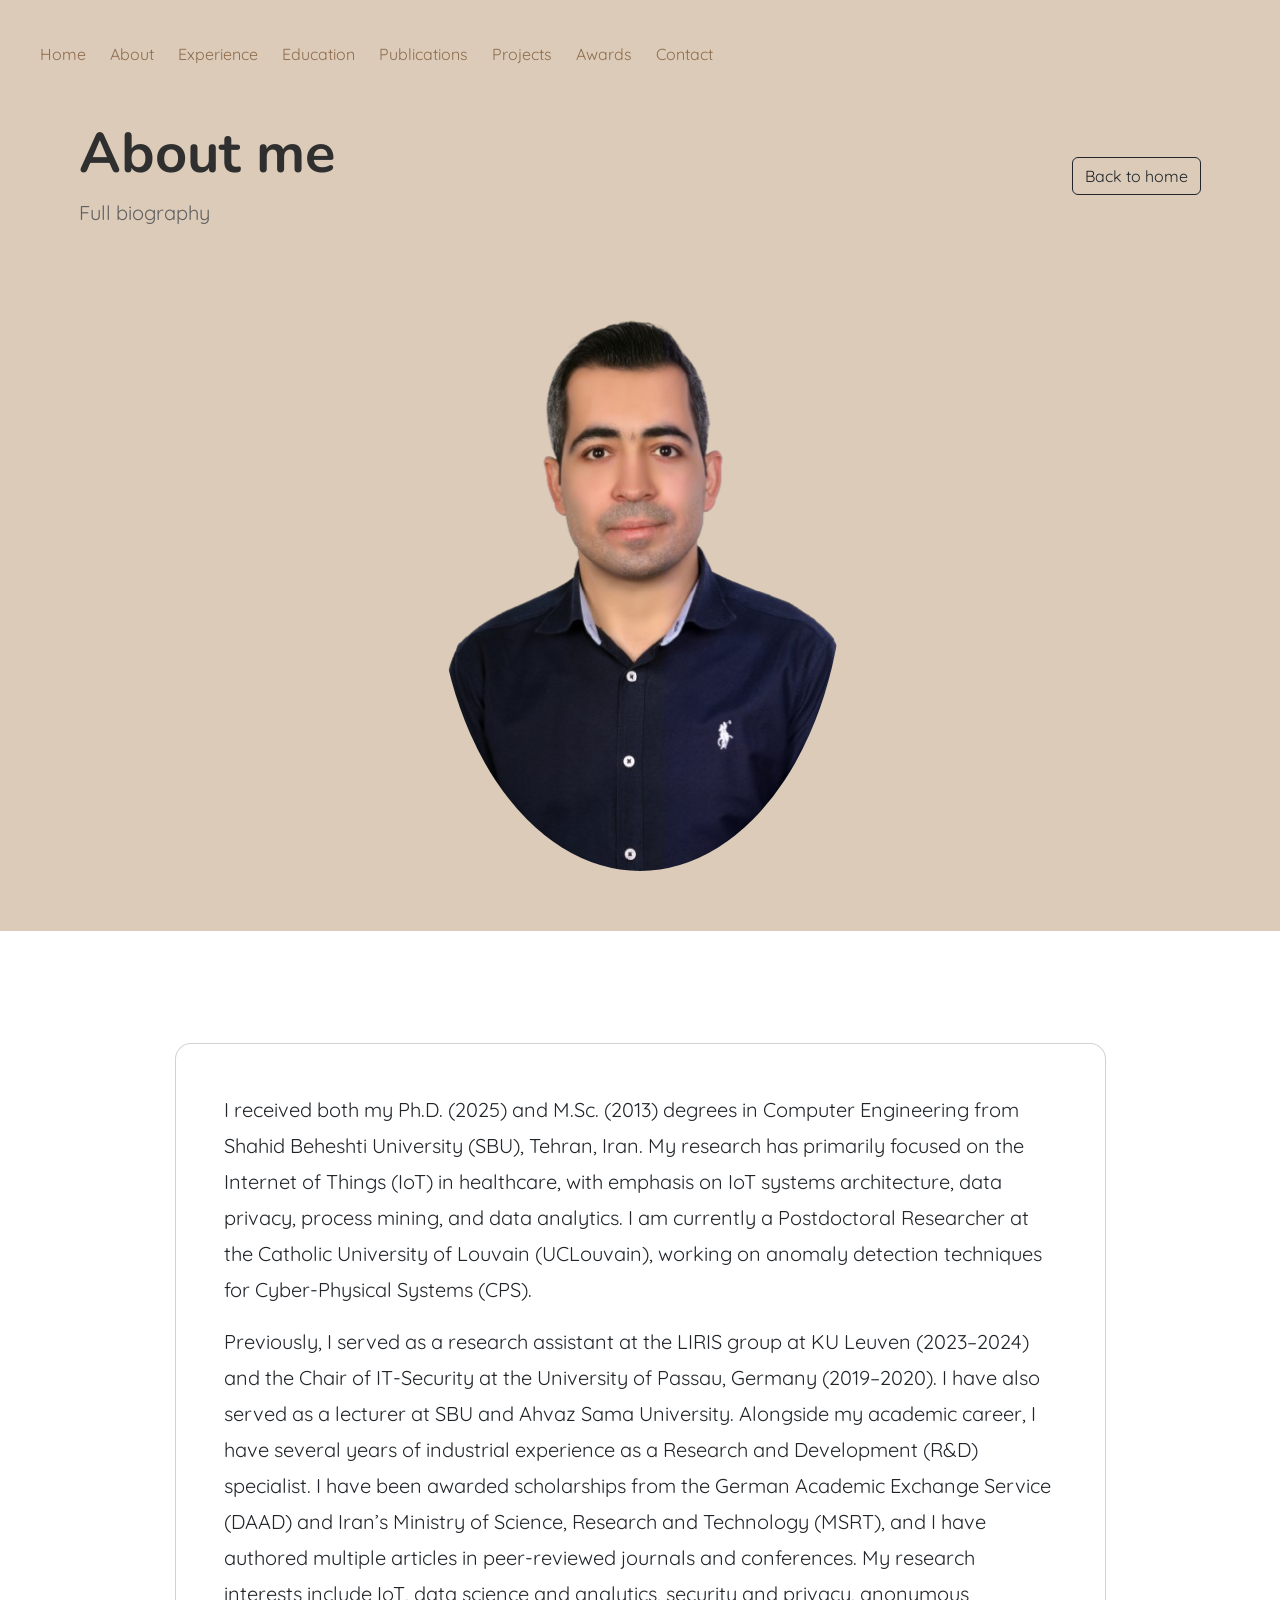
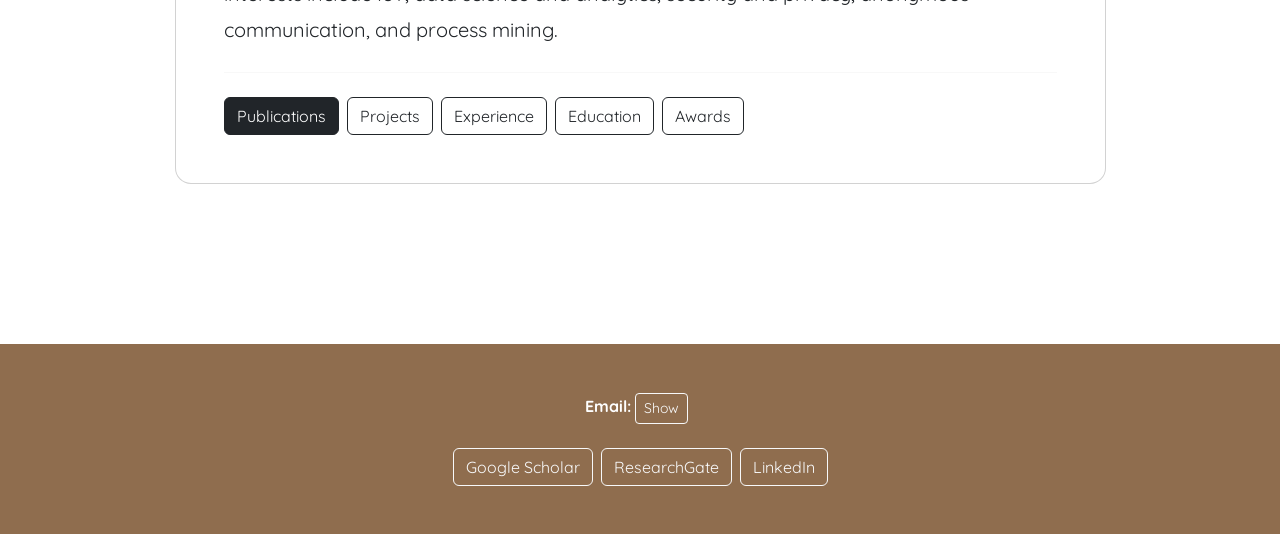
==== commit 76c9ecf9: "updates to website home, publications and project pages" ====
--- a/about.html
+++ b/about.html
@@ -1,5 +1,6 @@
 <!DOCTYPE html>
 <html lang="en">
+
 <head>
   <title>Mohsen Shirali</title>
   <meta charset="utf-8">
@@ -9,7 +10,8 @@
   <meta name="apple-mobile-web-app-capable" content="yes">
   <meta name="author" content="Mohsen Shirali">
   <meta name="keywords" content="Mohsen Shirali, IoT, Process Mining, Security, Privacy">
-  <meta name="description" content="Mohsen Shirali — Postdoctoral Researcher at UCLouvain. IoT, process mining, data analytics, security and privacy.">
+  <meta name="description"
+    content="Mohsen Shirali — Postdoctoral Researcher at UCLouvain. IoT, process mining, data analytics, security and privacy.">
 
   <link rel="stylesheet" type="text/css" href="assets/icomoon/icomoon.css">
   <link href="https://cdn.jsdelivr.net/npm/bootstrap@5.2.3/dist/css/bootstrap.min.css" rel="stylesheet"
@@ -20,96 +22,111 @@
 
   <link rel="preconnect" href="https://fonts.googleapis.com">
   <link rel="preconnect" href="https://fonts.gstatic.com" crossorigin>
-  <link href="https://fonts.googleapis.com/css2?family=Nunito:ital,wght@0,200..1000;1,200..1000&family=Quicksand:wght@300..700&display=swap"
+  <link
+    href="https://fonts.googleapis.com/css2?family=Nunito:ital,wght@0,200..1000;1,200..1000&family=Quicksand:wght@300..700&display=swap"
     rel="stylesheet">
 </head>
+
 <body>
-<div id="overlayer">
-  <span class="loader"><span class="loader-inner"></span></span>
-</div>
+  <div id="overlayer">
+    <span class="loader"><span class="loader-inner"></span></span>
+  </div>
 
-<header id="header">
-  <div class="header-wrap" data-aos="fade">
-    <div class="main-logo">
-      <a href="index.html" title="Mohsen Shirali"></a>
+  <header id="header">
+    <div class="header-wrap" data-aos="fade">
+      <div class="main-logo">
+        <a href="index.html" title="Mohsen Shirali"></a>
+      </div>
+      <nav id="navbar" class="d-none d-md-block">
+        <ul class="list-unstyled d-flex gap-4 m-0 align-items-center">
+          <li><a class="text-decoration-none" href="index.html#home">Home</a></li>
+          <li><a class="text-decoration-none" href="about.html">About</a></li>
+          <li><a class="text-decoration-none" href="index.html#experience">Experience</a></li>
+          <li><a class="text-decoration-none" href="index.html#education">Education</a></li>
+          <li><a class="text-decoration-none" href="publications.html">Publications</a></li>
+          <li><a class="text-decoration-none" href="projects.html">Projects</a></li>
+          <li><a class="text-decoration-none" href="index.html#awards">Awards</a></li>
+          <li><a class="text-decoration-none" href="index.html#contact">Contact</a></li>
+        </ul>
+      </nav>
+      <nav id="navbar" class="d-md-none">
+        <input id="menu-toggle" type="checkbox" />
+        <label class="menu-btn" for="menu-toggle"><span></span></label>
+      </nav>
     </div>
-    <nav id="navbar" class="d-none d-md-block">
-      <ul class="list-unstyled d-flex gap-4 m-0 align-items-center">
-        <li><a class="text-decoration-none" href="index.html#home">Home</a></li>
-        <li><a class="text-decoration-none" href="about.html">About</a></li>
-        <li><a class="text-decoration-none" href="index.html#experience">Experience</a></li>
-        <li><a class="text-decoration-none" href="index.html#education">Education</a></li>
-        <li><a class="text-decoration-none" href="publications.html">Publications</a></li>
-        <li><a class="text-decoration-none" href="projects.html">Projects</a></li>
-        <li><a class="text-decoration-none" href="index.html#awards">Awards</a></li>
-        <li><a class="text-decoration-none" href="index.html#contact">Contact</a></li>
-      </ul>
-    </nav>
-    <nav id="navbar" class="d-md-none">
-      <input id="menu-toggle" type="checkbox" />
-      <label class="menu-btn" for="menu-toggle"><span></span></label>
-    </nav>
-  </div>
-</header>
+  </header>
 
 
-<div class="nav nav-overlay d-md-none">
-  <div class="nav__content">
-    <ul class="nav__list">
-      <li class="nav__list-item mb-2"><a href="index.html#home">Home</a></li>
-      <li class="nav__list-item mb-2"><a href="about.html">About Me</a></li>
-      <li class="nav__list-item mb-2"><a href="index.html#experience">Work Experience</a></li>
-      <li class="nav__list-item mb-2"><a href="index.html#education">Education</a></li>
-      <li class="nav__list-item mb-2"><a href="publications.html">Publications</a></li>
-      <li class="nav__list-item mb-2"><a href="projects.html">Projects</a></li>
-      <li class="nav__list-item mb-2"><a href="index.html#awards">Awards</a></li>
-      <li class="nav__list-item mb-2"><a href="index.html#contact">Contact</a></li>
-    </ul>
+  <div class="nav nav-overlay d-md-none">
+    <div class="nav__content">
+      <ul class="nav__list">
+        <li class="nav__list-item mb-2"><a href="index.html#home">Home</a></li>
+        <li class="nav__list-item mb-2"><a href="about.html">About Me</a></li>
+        <li class="nav__list-item mb-2"><a href="index.html#experience">Work Experience</a></li>
+        <li class="nav__list-item mb-2"><a href="index.html#education">Education</a></li>
+        <li class="nav__list-item mb-2"><a href="publications.html">Publications</a></li>
+        <li class="nav__list-item mb-2"><a href="projects.html">Projects</a></li>
+        <li class="nav__list-item mb-2"><a href="index.html#awards">Awards</a></li>
+        <li class="nav__list-item mb-2"><a href="index.html#contact">Contact</a></li>
+      </ul>
+    </div>
   </div>
-</div>
 
 
-<section class="jarallax bg-secondary" style="padding-top: 120px; padding-bottom: 60px;">
-  <div class="container-lg">
-    <div class="row align-items-center">
-      <div class="col-lg-8" data-aos="zoom-in-up">
-        <h1 class="display-4">About me</h1>
-        <p class="fs-5 mb-0">Full biography</p>
+  <section class="jarallax bg-secondary" style="padding-top: 120px; padding-bottom: 60px;">
+    <div class="container-lg">
+      <div class="row align-items-center">
+        <div class="col-lg-8" data-aos="zoom-in-up">
+          <h1 class="display-4">About me</h1>
+          <p class="fs-5 mb-0">Full biography</p>
+        </div>
+        <div class="col-lg-4 text-lg-end mt-3 mt-lg-0" data-aos="zoom-in-up">
+          <a class="btn btn-outline-dark ms-2" href="index.html">Back to home</a>
+        </div>
       </div>
-      <div class="col-lg-4 text-lg-end mt-3 mt-lg-0" data-aos="zoom-in-up">
-        <a class="btn btn-outline-dark ms-2" href="index.html">Back to home</a>
+      <div class="row justify-content-center mt-4">
+        <div class="col-auto">
+          <img src="images/MohsenShirali-about-removebg.png" alt="Mohsen Shirali" class="img-fluid rounded-circle"
+            style="width: 408px; height: 616px; object-fit: cover;">
+        </div>
       </div>
     </div>
-    <div class="row justify-content-center mt-4">
-      <div class="col-auto">
-        <img src="images/MohsenShirali-about-removebg.png" alt="Mohsen Shirali" class="img-fluid rounded-circle" style="width: 408px; height: 616px; object-fit: cover;">
-      </div>
-    </div>
-  </div>
-</section>
+  </section>
 
 
-<section class="padding-large">
-  <div class="container-lg" data-aos="zoom-in-up">
-    <div class="row justify-content-center">
-      <div class="col-lg-10">
-        <div class="card">
-          <div class="card-body p-4 p-md-5">
-            <p class="fs-5">I received both my Ph.D. (2025) and M.Sc. (2013) degrees in Computer Engineering from Shahid Beheshti University (SBU), Tehran, Iran. My research has primarily focused on the Internet of Things (IoT) in healthcare, with emphasis on IoT systems architecture, data privacy, process mining, and data analytics. I am currently a Postdoctoral Researcher at the Catholic University of Louvain (UCLouvain), working on anomaly detection techniques for Cyber-Physical Systems (CPS).</p><p class='fs-5'>Previously, I served as a research assistant at the LIRIS group at KU Leuven (2023–2024) and the Chair of IT-Security at the University of Passau, Germany (2019–2020). I have also served as a lecturer at SBU and Ahvaz Sama University. Alongside my academic career, I have several years of industrial experience as a Research and Development (R&D) specialist. I have been awarded scholarships from the German Academic Exchange Service (DAAD) and Iran’s Ministry of Science, Research and Technology (MSRT), and I have authored multiple articles in peer-reviewed journals and conferences. My research interests include IoT, data science and analytics, security and privacy, anonymous communication, and process mining.</p>
-            <hr class="my-4">
-            <div class="d-flex flex-wrap gap-2">
-              <a class="btn btn-dark" href="publications.html">Publications</a>
-              <a class="btn btn-outline-dark" href="projects.html">Projects</a>
-              <a class="btn btn-outline-dark" href="index.html#experience">Experience</a>
-              <a class="btn btn-outline-dark" href="index.html#education">Education</a>
-              <a class="btn btn-outline-dark" href="index.html#awards">Awards</a>
+  <section class="padding-large">
+    <div class="container-lg" data-aos="zoom-in-up">
+      <div class="row justify-content-center">
+        <div class="col-lg-10">
+          <div class="card">
+            <div class="card-body p-4 p-md-5">
+              <p class="fs-5">I received both my Ph.D. (2025) and M.Sc. (2013) degrees in Computer Engineering from
+                Shahid Beheshti University (SBU), Tehran, Iran. My research has primarily focused on the Internet of
+                Things (IoT) in healthcare, with emphasis on IoT systems architecture, data privacy, process mining, and
+                data analytics. I am currently a Postdoctoral Researcher at the Catholic University of Louvain
+                (UCLouvain), working on anomaly detection techniques for Cyber-Physical Systems (CPS).</p>
+              <p class='fs-5'>Previously, I served as a research assistant at the LIRIS group at KU Leuven (2023–2024)
+                and the Chair of IT-Security at the University of Passau, Germany (2019–2020). I have also served as a
+                lecturer at SBU and Ahvaz Sama University. Alongside my academic career, I have several years of
+                industrial experience as a Research and Development (R&D) specialist. I have been awarded scholarships
+                from the German Academic Exchange Service (DAAD) and Iran’s Ministry of Science, Research and Technology
+                (MSRT), and I have authored multiple articles in peer-reviewed journals and conferences. My research
+                interests include IoT, data science and analytics, security and privacy, anonymous communication, and
+                process mining.</p>
+              <hr class="my-4">
+              <div class="d-flex flex-wrap gap-2">
+                <a class="btn btn-dark" href="publications.html">Publications</a>
+                <a class="btn btn-outline-dark" href="projects.html">Projects</a>
+                <a class="btn btn-outline-dark" href="index.html#experience">Experience</a>
+                <a class="btn btn-outline-dark" href="index.html#education">Education</a>
+                <a class="btn btn-outline-dark" href="index.html#awards">Awards</a>
+              </div>
             </div>
           </div>
         </div>
       </div>
     </div>
-  </div>
-</section>
+  </section>
   <script src="js/jquery-1.11.0.min.js"></script>
   <script src="https://cdn.jsdelivr.net/npm/bootstrap@5.2.3/dist/js/bootstrap.bundle.min.js"
     integrity="sha384-kenU1KFdBIe4zVF0s0G1M5b4hcpxyD9F7jL+jjXkk+Q2h455rYXK/7HAuoJl+0I4"
@@ -118,28 +135,32 @@
   <script src="js/plugins.js"></script>
   <script src="js/script.js"></script>
 
-<section class="bg-primary py-5 mt-5">
-  <div class="container-lg text-center text-white">
-    <p>
-      <strong>Email:</strong>
-      <button id="revealEmail" class="btn btn-outline-light btn-sm">Show</button>
-      <span id="email" class="ms-2"></span>
-    </p>
-    <div class="d-flex flex-wrap gap-2 justify-content-center mt-4">
-      <a class="btn btn-outline-light" href="https://scholar.google.com/citations?user=your_google_scholar_id" target="_blank" rel="noopener">Google Scholar</a>
-      <a class="btn btn-outline-light" href="https://www.researchgate.net/profile/your_researchgate_id" target="_blank" rel="noopener">ResearchGate</a>
-      <a class="btn btn-outline-light" href="https://www.linkedin.com/in/mohsen-shirali/" target="_blank" rel="noopener">LinkedIn</a>
+  <section class="bg-primary py-5 mt-5">
+    <div class="container-lg text-center text-white">
+      <p>
+        <strong>Email:</strong>
+        <button id="revealEmail" class="btn btn-outline-light btn-sm">Show</button>
+        <span id="email" class="ms-2"></span>
+      </p>
+      <div class="d-flex flex-wrap gap-2 justify-content-center mt-4">
+        <a class="btn btn-outline-light" href="https://scholar.google.com/citations?user=your_google_scholar_id"
+          target="_blank" rel="noopener">Google Scholar</a>
+        <a class="btn btn-outline-light" href="https://www.researchgate.net/profile/your_researchgate_id"
+          target="_blank" rel="noopener">ResearchGate</a>
+        <a class="btn btn-outline-light" href="https://www.linkedin.com/in/mohsen-shirali/" target="_blank"
+          rel="noopener">LinkedIn</a>
+      </div>
     </div>
-  </div>
-</section>
+  </section>
 
-<script>
-document.getElementById("revealEmail").addEventListener("click", () => {
-    const addr = "mohsen.shirali" + "@" + "uclouvain.be";
-    document.getElementById("email").innerHTML =
-    `<a href="mailto:${addr}">${addr}</a>`;
-});
-</script>
+  <script>
+    document.getElementById("revealEmail").addEventListener("click", () => {
+      const addr = "mohsen.shirali" + "@" + "kuleuven.be";
+      document.getElementById("email").innerHTML =
+        `<a href="mailto:${addr}">${addr}</a>`;
+    });
+  </script>
 
 </body>
-</html>
+
+</html>
--- a/style.css
+++ b/style.css
@@ -1666,4 +1666,632 @@
   color: var(--accent-color);
   padding: 0.56rem 1.19rem;
   border-radius: 30px;
+}
+
+/* ============================================================
+   PROJECT EXPLORER
+   ============================================================ */
+
+.project-explorer {
+  position: relative;
+}
+
+
+/* ------------------------------------------------------------
+   Left project list
+   ------------------------------------------------------------ */
+
+.project-list-wrapper {
+  position: sticky;
+  top: 110px;
+}
+
+.project-list {
+  display: flex;
+  flex-direction: column;
+  gap: 0.7rem;
+}
+
+
+.project-list-item {
+  width: 100%;
+  border: 1px solid rgba(47, 47, 47, 0.12);
+  border-radius: 0.8rem;
+
+  background: #fff;
+  color: var(--dark-color);
+
+  padding: 1rem 1.1rem;
+
+  text-align: left;
+
+  font-family: var(--heading-font);
+  font-size: 1rem;
+  font-weight: 600;
+  line-height: 1.35;
+
+  cursor: pointer;
+
+  transition:
+    background-color 0.25s ease,
+    color 0.25s ease,
+    border-color 0.25s ease,
+    transform 0.25s ease,
+    box-shadow 0.25s ease;
+}
+
+
+.project-list-item:hover,
+.project-list-item:focus {
+  border-color: var(--accent-color);
+  color: var(--accent-color);
+  outline: none;
+
+  transform: translateX(4px);
+
+  box-shadow: 0 0.35rem 1rem rgba(0, 0, 0, 0.06);
+}
+
+
+.project-list-item.active {
+  background: var(--accent-color);
+  border-color: var(--accent-color);
+  color: #fff;
+
+  transform: translateX(6px);
+
+  box-shadow: 0 0.5rem 1.3rem rgba(0, 0, 0, 0.08);
+}
+
+
+.project-list-item.active:hover,
+.project-list-item.active:focus {
+  color: #fff;
+}
+
+
+/* ------------------------------------------------------------
+   Right detail panel
+   ------------------------------------------------------------ */
+
+.project-detail-card {
+  position: relative;
+
+  min-height: 540px;
+
+  background: #fff;
+
+  border: 1px solid rgba(47, 47, 47, 0.1);
+  border-radius: 1rem;
+
+  overflow: hidden;
+
+  box-shadow: 0 0.7rem 2rem rgba(0, 0, 0, 0.06);
+}
+
+
+.project-detail-content {
+  padding: 2.5rem;
+}
+
+
+.project-detail-title {
+  margin-bottom: 1.5rem;
+}
+
+
+.project-detail-description {
+  line-height: 1.9;
+  margin-bottom: 2rem;
+}
+
+
+/* ------------------------------------------------------------
+   Project gallery
+   ------------------------------------------------------------ */
+
+.project-gallery {
+  display: grid;
+
+  grid-template-columns:
+    repeat(auto-fit, minmax(220px, 1fr));
+
+  gap: 1.2rem;
+
+  margin-top: 2rem;
+}
+
+
+.project-media-item {
+  margin: 0;
+
+  overflow: hidden;
+
+  border-radius: 0.8rem;
+
+  background: var(--grey-color);
+}
+
+
+/* ============================================================
+    PROJECT DETAIL
+    ============================================================ */
+
+.project-detail-card {
+  position: relative;
+
+  min-height: 540px;
+
+  background: #fff;
+
+  border: 1px solid rgba(47, 47, 47, 0.1);
+
+  border-radius: 1rem;
+
+  overflow: hidden;
+
+  box-shadow:
+    0 0.7rem 2rem rgba(0, 0, 0, 0.06);
+}
+
+
+.project-detail-content {
+  padding: 2.5rem;
+}
+
+
+.project-detail-title {
+  margin-bottom: 1.5rem;
+}
+
+
+/* ------------------------------------------------------------
+    Description
+    ------------------------------------------------------------ */
+
+.project-detail-description {
+  line-height: 1.8;
+}
+
+
+.project-detail-description p {
+  margin-bottom: 1.15rem;
+}
+
+
+.project-detail-description p:last-child {
+  margin-bottom: 0;
+}
+
+
+
+/* ============================================================
+    PROJECT MEDIA
+    ============================================================ */
+
+.project-gallery {
+  width: 100%;
+
+  margin-top: 2.5rem;
+}
+
+
+/* ------------------------------------------------------------
+    Clickable image button
+    ------------------------------------------------------------ */
+
+.project-media-button {
+  display: flex;
+
+  align-items: center;
+  justify-content: center;
+
+  width: 100%;
+
+  padding: 1rem;
+
+  border: 1px solid rgba(47, 47, 47, 0.10);
+
+  border-radius: 0.8rem;
+
+  background: #fafafa;
+
+  cursor: zoom-in;
+
+  transition:
+    border-color 0.25s ease,
+    box-shadow 0.25s ease,
+    transform 0.25s ease;
+}
+
+
+.project-media-button:hover,
+.project-media-button:focus {
+  border-color: var(--accent-color);
+
+  box-shadow:
+    0 0.6rem 1.5rem rgba(0, 0, 0, 0.08);
+
+  transform: translateY(-2px);
+
+  outline: none;
+}
+
+
+/*
+    IMPORTANT:
+    preserve the complete technical figure.
+
+    Do NOT use object-fit: cover here.
+  */
+
+.project-media-button img {
+  display: block;
+
+  max-width: 100%;
+
+  width: auto;
+
+  height: auto;
+
+  max-height: 520px;
+
+  margin: auto;
+
+  object-fit: contain;
+}
+
+
+
+/* ============================================================
+    INDIVIDUAL-CAPTION GALLERY
+
+    Figure
+    Caption
+
+    Figure
+    Caption
+    ============================================================ */
+
+.project-gallery--individual {
+  display: flex;
+
+  flex-direction: column;
+
+  gap: 2.3rem;
+}
+
+
+.project-media-item {
+  width: 100%;
+
+  margin: 0;
+}
+
+
+.project-gallery--individual .project-media-button {
+  min-height: 280px;
+}
+
+
+.project-media-caption {
+  margin-top: 0.8rem;
+
+  padding: 0 0.5rem;
+
+  text-align: center;
+
+  font-size: 0.95rem;
+
+  line-height: 1.5;
+
+  color: var(--body-text-color);
+}
+
+
+
+/* ============================================================
+    SHARED-CAPTION GALLERY
+
+    [ Image 1 ] [ Image 2 ] [ Image 3 ]
+
+              Shared caption
+    ============================================================ */
+
+.project-gallery--shared .project-media-group {
+  width: 100%;
+
+  margin: 0;
+}
+
+
+.project-media-row {
+  display: grid;
+
+  grid-template-columns:
+    repeat(auto-fit,
+      minmax(200px, 1fr));
+
+  gap: 1rem;
+
+  align-items: stretch;
+}
+
+
+.project-media-shared-item {
+  display: flex;
+
+  min-width: 0;
+}
+
+
+.project-media-shared-item .project-media-button {
+  height: 100%;
+
+  min-height: 260px;
+}
+
+
+.project-media-shared-item .project-media-button img {
+  max-height: 350px;
+}
+
+
+.project-media-group-caption {
+  margin-top: 0.9rem;
+
+  padding: 0 0.5rem;
+
+  text-align: center;
+
+  font-size: 0.95rem;
+
+  line-height: 1.5;
+
+  color: var(--body-text-color);
+}
+
+
+
+/* ============================================================
+    IMAGE MODAL
+    ============================================================ */
+
+.project-image-modal-content {
+  border: 0;
+
+  border-radius: 1rem;
+
+  background: #fff;
+
+  overflow: hidden;
+}
+
+
+.project-modal-image {
+  display: block;
+
+  width: auto;
+
+  max-width: 100%;
+
+  height: auto;
+
+  max-height: 78vh;
+
+  margin: 0 auto;
+
+  object-fit: contain;
+}
+
+
+.project-modal-caption {
+  max-width: 900px;
+
+  margin-left: auto;
+
+  margin-right: auto;
+
+  padding: 0 1rem 1rem;
+
+  font-size: 1rem;
+
+  line-height: 1.55;
+}
+
+
+
+/* ============================================================
+    LEFT PROJECT LIST
+    ============================================================ */
+
+/*
+    There are now many projects.
+    Allow the left list to scroll independently on shorter screens.
+  */
+
+.project-list-wrapper {
+  position: sticky;
+
+  top: 100px;
+
+  max-height: calc(100vh - 130px);
+
+  overflow-y: auto;
+
+  padding-right: 0.5rem;
+}
+
+
+.project-list {
+  display: flex;
+
+  flex-direction: column;
+
+  gap: 0.7rem;
+}
+
+
+
+/* ============================================================
+    TABLET
+    ============================================================ */
+
+@media screen and (max-width: 991px) {
+
+  .project-list-wrapper {
+    position: static;
+
+    max-height: none;
+
+    overflow: visible;
+
+    padding-right: 0;
+  }
+
+
+  .project-detail-card {
+    min-height: auto;
+  }
+
+
+  .project-detail-content {
+    padding: 2rem;
+  }
+
+
+  /*
+      Shared-caption figures can still remain side-by-side
+      when space permits.
+    */
+
+  .project-media-row {
+    grid-template-columns:
+      repeat(auto-fit,
+        minmax(180px, 1fr));
+  }
+
+}
+
+
+
+/* ============================================================
+    MOBILE
+    ============================================================ */
+
+@media screen and (max-width: 576px) {
+
+  .project-detail-content {
+    padding: 1.4rem;
+  }
+
+
+  /*
+      On a phone, even shared figures should stack because
+      otherwise diagrams become too small to read.
+    */
+
+  .project-media-row {
+    grid-template-columns: 1fr;
+  }
+
+
+  .project-media-button {
+    min-height: auto;
+  }
+
+
+  .project-gallery--individual .project-media-button,
+
+  .project-media-shared-item .project-media-button {
+    min-height: auto;
+  }
+
+
+  .project-media-button img {
+    max-height: none;
+  }
+
+
+  .project-modal-image {
+    max-height: 72vh;
+  }
+
+}
+
+
+/* ------------------------------------------------------------
+   10-second rotation progress
+   ------------------------------------------------------------ */
+
+.project-progress {
+  position: absolute;
+
+  left: 0;
+  right: 0;
+  bottom: 0;
+
+  height: 4px;
+
+  background: rgba(143, 109, 78, 0.12);
+
+  overflow: hidden;
+}
+
+
+.project-progress-bar {
+  height: 100%;
+
+  width: 0;
+
+  background: var(--accent-color);
+}
+
+
+/* ------------------------------------------------------------
+   Tablet/mobile
+   ------------------------------------------------------------ */
+
+@media screen and (max-width: 991px) {
+
+  .project-list-wrapper {
+    position: static;
+  }
+
+
+  .project-list {
+    margin-bottom: 1rem;
+  }
+
+
+  .project-detail-card {
+    min-height: auto;
+  }
+
+
+  .project-detail-content {
+    padding: 2rem;
+  }
+
+}
+
+
+@media screen and (max-width: 576px) {
+
+  .project-list-item {
+    padding: 0.85rem 1rem;
+
+    font-size: 0.95rem;
+  }
+
+
+  .project-detail-content {
+    padding: 1.5rem;
+  }
+
+
+  .project-media-item img {
+    height: auto;
+  }
+
 }
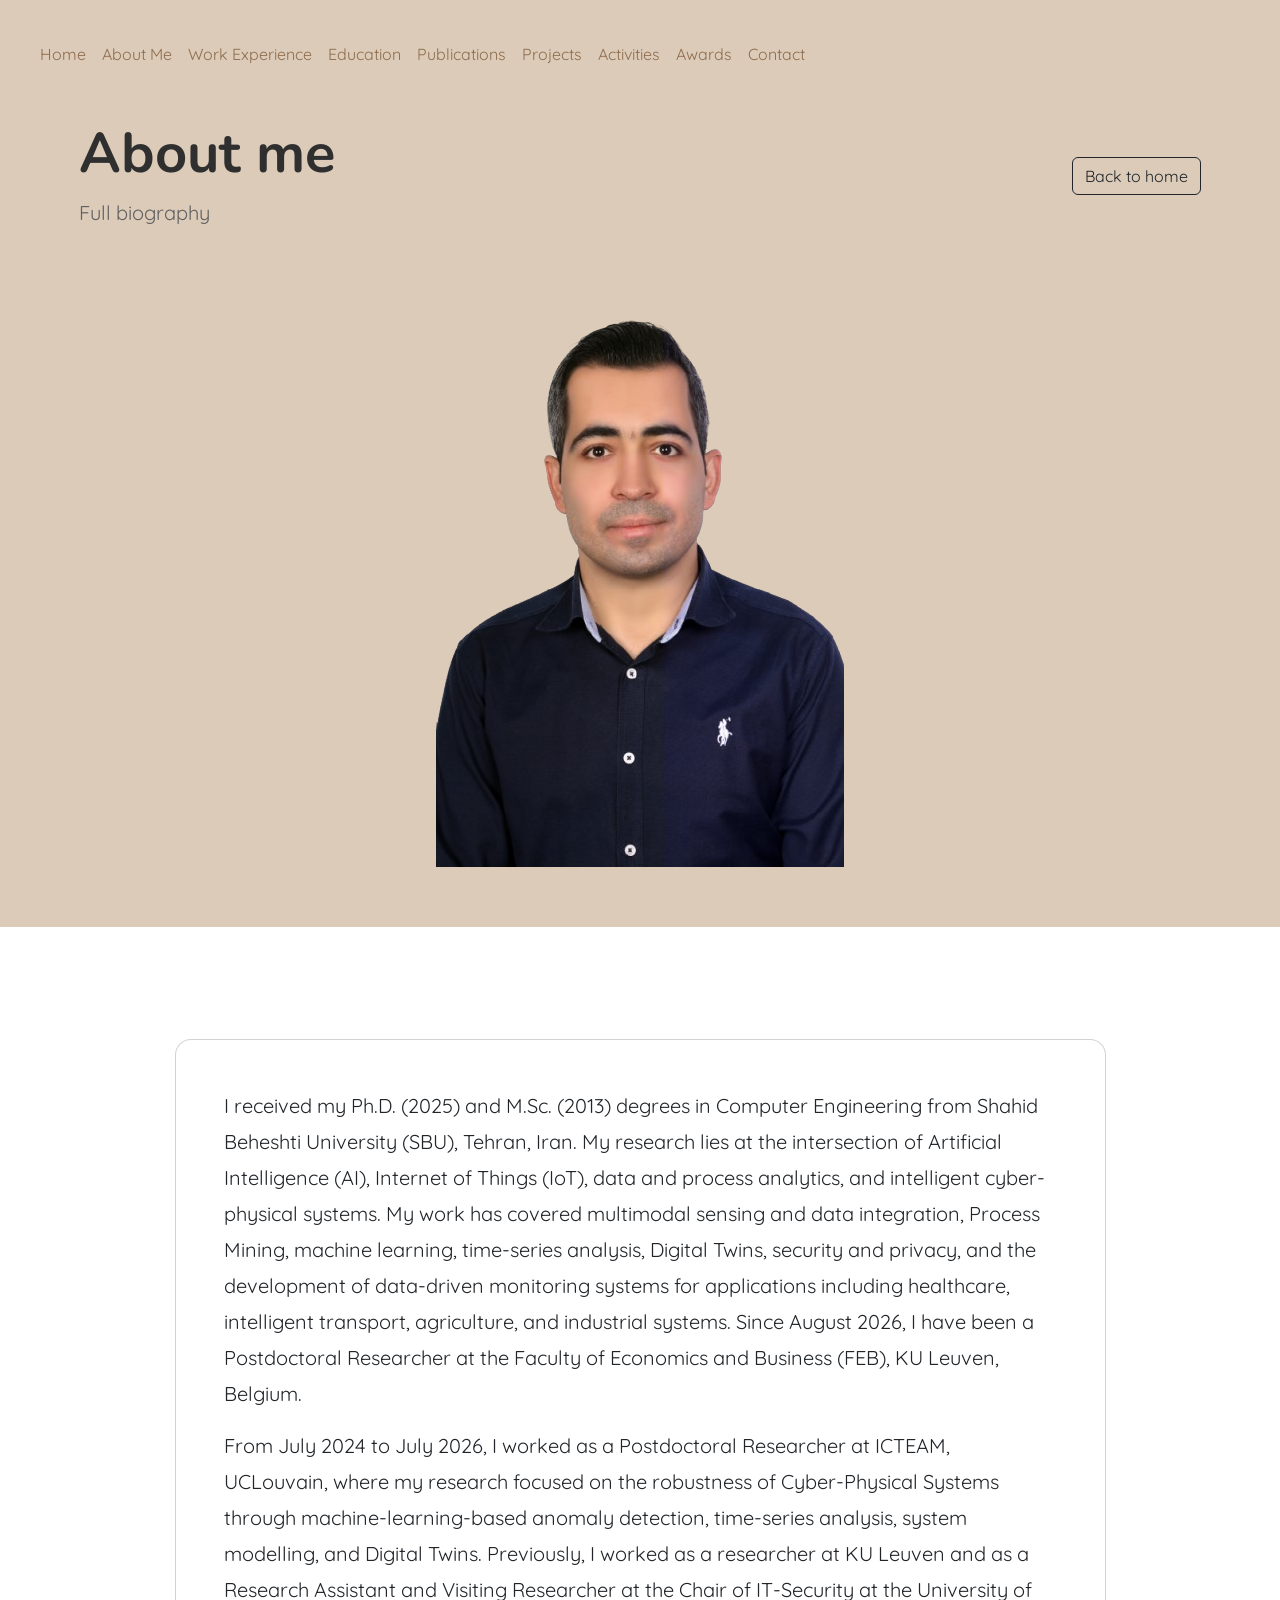
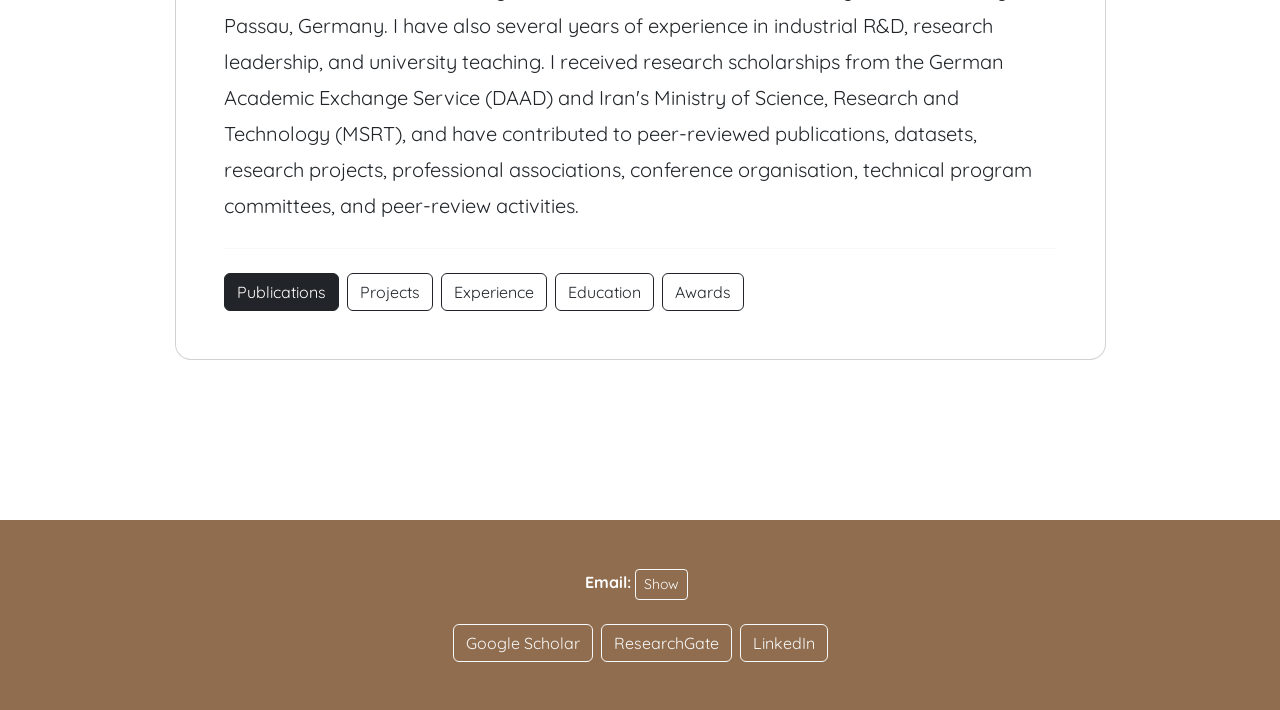
==== commit 10327f38: "updates to project page, activities page is added and indexing materials" ====
--- a/about.html
+++ b/about.html
@@ -2,16 +2,132 @@
 <html lang="en">
 
 <head>
-  <title>Mohsen Shirali</title>
+  <title>About Mohsen Shirali | AI, IoT & Process Mining Researcher</title>
+
   <meta charset="utf-8">
+
   <meta http-equiv="X-UA-Compatible" content="IE=edge">
+
   <meta name="viewport" content="width=device-width, initial-scale=1.0">
+
   <meta name="format-detection" content="telephone=no">
+
   <meta name="apple-mobile-web-app-capable" content="yes">
+
   <meta name="author" content="Mohsen Shirali">
-  <meta name="keywords" content="Mohsen Shirali, IoT, Process Mining, Security, Privacy">
+
   <meta name="description"
-    content="Mohsen Shirali — Postdoctoral Researcher at UCLouvain. IoT, process mining, data analytics, security and privacy.">
+    content="Biography of Mohsen Shirali, Postdoctoral Researcher at KU Leuven, with research experience in AI, IoT, process mining, digital twins, cyber-physical systems, cybersecurity and data analytics.">
+
+  <meta name="robots" content="index, follow, max-image-preview:large">
+
+  <link rel="canonical" href="https://mohsenshirali.github.io/about.html">
+
+  <link rel="icon" href="/favicon.svg" type="image/svg+xml">
+
+
+  <!-- Open Graph -->
+
+  <meta property="og:type" content="profile">
+
+  <meta property="og:site_name" content="Mohsen Shirali">
+
+  <meta property="og:title" content="About Mohsen Shirali | Research Profile">
+
+  <meta property="og:description"
+    content="Biography, research background and expertise of Mohsen Shirali in AI, IoT, process mining, cyber-physical systems, security and privacy.">
+
+  <meta property="og:url" content="https://mohsenshirali.github.io/about.html">
+
+  <meta property="og:image" content="https://mohsenshirali.github.io/images/MohsenShirali-about-removebg.png">
+
+  <meta property="og:image:alt" content="Mohsen Shirali">
+
+
+  <!-- Twitter -->
+
+  <meta name="twitter:card" content="summary">
+
+  <meta name="twitter:title" content="About Mohsen Shirali">
+
+  <meta name="twitter:description" content="Research profile and biography of Mohsen Shirali.">
+
+  <meta name="twitter:image" content="https://mohsenshirali.github.io/images/MohsenShirali-about-removebg.png">
+
+  <script type="application/ld+json">
+  {
+    "@context": "https://schema.org",
+    "@graph": [
+
+      {
+        "@type": "ProfilePage",
+        "@id": "https://mohsenshirali.github.io/about.html#profile",
+
+        "url": "https://mohsenshirali.github.io/about.html",
+
+        "name": "About Mohsen Shirali",
+
+        "mainEntity": {
+
+          "@type": "Person",
+
+          "@id": "https://mohsenshirali.github.io/#person",
+
+          "name": "Mohsen Shirali",
+
+          "url": "https://mohsenshirali.github.io/",
+
+          "image":
+            "https://mohsenshirali.github.io/images/MohsenShirali-about-removebg.png",
+
+          "jobTitle":
+            "Postdoctoral Researcher",
+
+          "worksFor": {
+            "@type": "Organization",
+            "name": "KU Leuven",
+            "url": "https://www.kuleuven.be/"
+          },
+
+          "description":
+            "Postdoctoral Researcher working on artificial intelligence, multimodal IoT, process mining, digital twins, cyber-physical systems, security and privacy.",
+
+          "sameAs": [
+            "https://scholar.google.com/citations?user=J02WA74AAAAJ&hl=en",
+            "https://www.researchgate.net/profile/Mohsen-Shirali",
+            "https://www.linkedin.com/in/mohsen-shirali/"
+          ]
+
+        }
+      },
+
+
+      {
+        "@type": "BreadcrumbList",
+
+        "itemListElement": [
+
+          {
+            "@type": "ListItem",
+            "position": 1,
+            "name": "Home",
+            "item": "https://mohsenshirali.github.io/"
+          },
+
+          {
+            "@type": "ListItem",
+            "position": 2,
+            "name": "About",
+            "item": "https://mohsenshirali.github.io/about.html"
+          }
+
+        ]
+      }
+
+    ]
+  }
+  </script>
+
 
   <link rel="stylesheet" type="text/css" href="assets/icomoon/icomoon.css">
   <link href="https://cdn.jsdelivr.net/npm/bootstrap@5.2.3/dist/css/bootstrap.min.css" rel="stylesheet"
@@ -38,26 +154,26 @@
         <a href="index.html" title="Mohsen Shirali"></a>
       </div>
       <nav id="navbar" class="d-none d-md-block">
-        <ul class="list-unstyled d-flex gap-4 m-0 align-items-center">
+        <ul class="list-unstyled d-flex gap-3 m-0 align-items-center">
           <li><a class="text-decoration-none" href="index.html#home">Home</a></li>
-          <li><a class="text-decoration-none" href="about.html">About</a></li>
-          <li><a class="text-decoration-none" href="index.html#experience">Experience</a></li>
+          <li><a class="text-decoration-none" href="about.html">About Me</a></li>
+          <li><a class="text-decoration-none" href="index.html#experience">Work Experience</a></li>
           <li><a class="text-decoration-none" href="index.html#education">Education</a></li>
           <li><a class="text-decoration-none" href="publications.html">Publications</a></li>
           <li><a class="text-decoration-none" href="projects.html">Projects</a></li>
+          <li><a class="text-decoration-none" href="activities.html">Activities</a></li>
           <li><a class="text-decoration-none" href="index.html#awards">Awards</a></li>
           <li><a class="text-decoration-none" href="index.html#contact">Contact</a></li>
         </ul>
       </nav>
-      <nav id="navbar" class="d-md-none">
+      <nav id="navbar-mobile" class="d-lg-none">
         <input id="menu-toggle" type="checkbox" />
         <label class="menu-btn" for="menu-toggle"><span></span></label>
       </nav>
     </div>
   </header>
 
-
-  <div class="nav nav-overlay d-md-none">
+  <div class="nav nav-overlay d-lg-none">
     <div class="nav__content">
       <ul class="nav__list">
         <li class="nav__list-item mb-2"><a href="index.html#home">Home</a></li>
@@ -66,6 +182,7 @@
         <li class="nav__list-item mb-2"><a href="index.html#education">Education</a></li>
         <li class="nav__list-item mb-2"><a href="publications.html">Publications</a></li>
         <li class="nav__list-item mb-2"><a href="projects.html">Projects</a></li>
+        <li class="nav__list-item mb-2"><a href="activities.html">Activities</a></li>
         <li class="nav__list-item mb-2"><a href="index.html#awards">Awards</a></li>
         <li class="nav__list-item mb-2"><a href="index.html#contact">Contact</a></li>
       </ul>
@@ -86,8 +203,10 @@
       </div>
       <div class="row justify-content-center mt-4">
         <div class="col-auto">
-          <img src="images/MohsenShirali-about-removebg.png" alt="Mohsen Shirali" class="img-fluid rounded-circle"
-            style="width: 408px; height: 616px; object-fit: cover;">
+          <img src="images/MohsenShirali-about-removebg.png" alt="Portrait of Mohsen Shirali" class="img-fluid"
+            width="408" height="612" decoding="async">
+          <!-- <img src="images/MohsenShirali-about-removebg.png" alt="Mohsen Shirali" class="img-fluid rounded-circle"
+            style="width: 408px; height: 616px; object-fit: cover;"> -->
         </div>
       </div>
     </div>
@@ -100,7 +219,31 @@
         <div class="col-lg-10">
           <div class="card">
             <div class="card-body p-4 p-md-5">
-              <p class="fs-5">I received both my Ph.D. (2025) and M.Sc. (2013) degrees in Computer Engineering from
+
+              <p class="fs-5">
+                I received my Ph.D. (2025) and M.Sc. (2013) degrees in Computer Engineering from Shahid Beheshti
+                University (SBU), Tehran, Iran. My research lies at the intersection of Artificial Intelligence (AI),
+                Internet of Things (IoT), data and process analytics, and intelligent cyber-physical systems. My work
+                has covered multimodal sensing and data integration, Process Mining, machine learning, time-series
+                analysis, Digital Twins, security and privacy, and the development of data-driven monitoring systems for
+                applications including healthcare, intelligent transport, agriculture, and industrial systems. Since
+                August 2026, I have been a Postdoctoral Researcher at the Faculty of Economics and Business (FEB), KU
+                Leuven, Belgium.
+              </p>
+
+              <p class="fs-5">
+                From July 2024 to July 2026, I worked as a Postdoctoral Researcher at ICTEAM, UCLouvain, where my
+                research focused on the robustness of Cyber-Physical Systems through machine-learning-based anomaly
+                detection, time-series analysis, system modelling, and Digital Twins. Previously, I worked as a
+                researcher at KU Leuven and as a Research Assistant and Visiting Researcher at the Chair of IT-Security
+                at the University of Passau, Germany. I have also several years of experience in industrial R&amp;D,
+                research leadership, and university teaching. I received research scholarships from the German Academic
+                Exchange Service (DAAD) and Iran's Ministry of Science, Research and Technology (MSRT), and have
+                contributed to peer-reviewed publications, datasets, research projects, professional associations,
+                conference organisation, technical program committees, and peer-review activities.
+              </p>
+
+              <!-- <p class="fs-5">I received both my Ph.D. (2025) and M.Sc. (2013) degrees in Computer Engineering from
                 Shahid Beheshti University (SBU), Tehran, Iran. My research has primarily focused on the Internet of
                 Things (IoT) in healthcare, with emphasis on IoT systems architecture, data privacy, process mining, and
                 data analytics. I am currently a Postdoctoral Researcher at the Catholic University of Louvain
@@ -112,7 +255,7 @@
                 from the German Academic Exchange Service (DAAD) and Iran’s Ministry of Science, Research and Technology
                 (MSRT), and I have authored multiple articles in peer-reviewed journals and conferences. My research
                 interests include IoT, data science and analytics, security and privacy, anonymous communication, and
-                process mining.</p>
+                process mining.</p> -->
               <hr class="my-4">
               <div class="d-flex flex-wrap gap-2">
                 <a class="btn btn-dark" href="publications.html">Publications</a>
--- a/style.css
+++ b/style.css
@@ -1566,6 +1566,10 @@
   color: var(--secondary-color) !important;
 }
 
+.text-gold {
+  color: #c59b27 !important;
+}
+
 /* primary button */
 .btn-link,
 .link-primary {
@@ -2294,4 +2298,756 @@
     height: auto;
   }
 
+}
+
+/* ============================================================
+   PROFESSIONAL ACTIVITIES PAGE
+   ============================================================ */
+
+
+/* ============================================================
+   CONFERENCE / WORKSHOP EXPLORER
+   ============================================================ */
+
+.activity-explorer {
+  position: relative;
+}
+
+
+
+/* ------------------------------------------------------------
+   LEFT ACTIVITY LIST
+   ------------------------------------------------------------ */
+
+.activity-list-wrapper {
+  position: sticky;
+  top: 100px;
+}
+
+
+.activity-list {
+  display: flex;
+  flex-direction: column;
+  gap: 0.8rem;
+}
+
+
+.activity-list-item {
+  width: 100%;
+
+  display: flex;
+  flex-direction: column;
+  align-items: flex-start;
+
+  padding: 1rem 1.1rem;
+
+  border: 1px solid rgba(47, 47, 47, 0.12);
+  border-radius: 0.8rem;
+
+  background: #fff;
+  color: var(--dark-color);
+
+  text-align: left;
+
+  cursor: pointer;
+
+  transition:
+    background-color 0.25s ease,
+    color 0.25s ease,
+    border-color 0.25s ease,
+    transform 0.25s ease,
+    box-shadow 0.25s ease;
+}
+
+
+.activity-list-title {
+  font-family: var(--heading-font);
+
+  font-size: 1rem;
+  font-weight: 650;
+
+  line-height: 1.35;
+}
+
+
+.activity-list-subtitle {
+  margin-top: 0.3rem;
+
+  font-size: 0.85rem;
+  font-weight: 500;
+
+  opacity: 0.72;
+}
+
+
+.activity-list-item:hover,
+.activity-list-item:focus {
+  border-color: var(--accent-color);
+
+  color: var(--accent-color);
+
+  outline: none;
+
+  transform: translateX(4px);
+
+  box-shadow:
+    0 0.35rem 1rem rgba(0, 0, 0, 0.06);
+}
+
+
+.activity-list-item.active {
+  background: var(--accent-color);
+
+  border-color: var(--accent-color);
+
+  color: #fff;
+
+  transform: translateX(6px);
+
+  box-shadow:
+    0 0.5rem 1.3rem rgba(0, 0, 0, 0.08);
+}
+
+
+.activity-list-item.active:hover,
+.activity-list-item.active:focus {
+  color: #fff;
+}
+
+
+
+/* ============================================================
+   RIGHT ACTIVITY PANEL
+   ============================================================ */
+
+.activity-detail-card {
+  position: relative;
+
+  min-height: 560px;
+
+  background: #fff;
+
+  border:
+    1px solid rgba(47, 47, 47, 0.10);
+
+  border-radius: 1rem;
+
+  overflow: hidden;
+
+  box-shadow:
+    0 0.7rem 2rem rgba(0, 0, 0, 0.06);
+}
+
+
+.activity-detail-content {
+  padding: 2.5rem;
+}
+
+
+.activity-detail-title {
+  margin-bottom: 0.55rem;
+}
+
+
+
+/* ------------------------------------------------------------
+   ROLE
+   ------------------------------------------------------------ */
+
+.activity-role {
+  margin-bottom: 1.4rem;
+
+  color: var(--accent-color);
+
+  font-family: var(--heading-font);
+
+  font-size: 1.15rem;
+
+  font-weight: 700;
+}
+
+
+
+/* ------------------------------------------------------------
+   VENUE / DATE
+   ------------------------------------------------------------ */
+
+.activity-meta-grid {
+  display: grid;
+
+  grid-template-columns:
+    repeat(2, minmax(0, 1fr));
+
+  gap: 1rem;
+
+  margin-bottom: 2rem;
+
+  padding: 1.1rem 1.2rem;
+
+  border-radius: 0.8rem;
+
+  background: rgba(47, 47, 47, 0.035);
+}
+
+
+.activity-meta-item {
+  display: flex;
+  flex-direction: column;
+
+  gap: 0.2rem;
+}
+
+
+.activity-meta-label {
+  color: var(--accent-color);
+
+  font-size: 0.78rem;
+
+  font-weight: 700;
+
+  letter-spacing: 0.04em;
+
+  text-transform: uppercase;
+}
+
+
+
+/* ------------------------------------------------------------
+   DESCRIPTION
+   ------------------------------------------------------------ */
+
+.activity-description {
+  line-height: 1.8;
+}
+
+
+.activity-description p {
+  margin-bottom: 1.15rem;
+}
+
+
+.activity-description p:last-child {
+  margin-bottom: 0;
+}
+
+
+
+/* ------------------------------------------------------------
+   EXTERNAL LINKS
+   ------------------------------------------------------------ */
+
+.activity-links {
+  display: flex;
+
+  flex-wrap: wrap;
+
+  gap: 0.7rem;
+
+  margin-top: 1.5rem;
+}
+
+
+
+/* ============================================================
+   ACTIVITY IMAGE GALLERY
+   ============================================================ */
+
+.activity-gallery {
+  width: 100%;
+
+  margin-top: 2.3rem;
+}
+
+
+.activity-media-group {
+  width: 100%;
+
+  margin: 0;
+}
+
+
+/*
+  Four CES photographs will normally become
+  a 2 x 2 grid in the right panel.
+
+  If you later use two photos, they will
+  naturally appear in one row.
+*/
+
+.activity-media-grid {
+  display: grid;
+
+  grid-template-columns:
+    repeat(2, minmax(0, 1fr));
+
+  gap: 1rem;
+
+  align-items: stretch;
+}
+
+
+.activity-media-item {
+  min-width: 0;
+}
+
+
+.activity-media-button {
+  display: flex;
+
+  align-items: center;
+  justify-content: center;
+
+  width: 100%;
+  height: 100%;
+
+  padding: 0;
+
+  overflow: hidden;
+
+  border:
+    1px solid rgba(47, 47, 47, 0.10);
+
+  border-radius: 0.8rem;
+
+  background: #f8f8f8;
+
+  cursor: zoom-in;
+
+  transition:
+    transform 0.25s ease,
+    border-color 0.25s ease,
+    box-shadow 0.25s ease;
+}
+
+
+.activity-media-button:hover,
+.activity-media-button:focus {
+  border-color: var(--accent-color);
+
+  outline: none;
+
+  transform: translateY(-2px);
+
+  box-shadow:
+    0 0.55rem 1.4rem rgba(0, 0, 0, 0.08);
+}
+
+
+.activity-media-button img {
+  display: block;
+
+  width: 100%;
+  height: 230px;
+
+  object-fit: cover;
+}
+
+
+.activity-media-caption {
+  margin-top: 0.9rem;
+
+  padding: 0 0.5rem;
+
+  text-align: center;
+
+  color: var(--body-text-color);
+
+  font-size: 0.95rem;
+
+  line-height: 1.5;
+}
+
+
+.activity-media-individual-caption {
+  margin-top: 0.7rem;
+
+  padding: 0 0.4rem;
+
+  text-align: center;
+
+  color: var(--body-text-color);
+
+  font-size: 0.9rem;
+
+  line-height: 1.45;
+}
+
+
+
+/* ============================================================
+   ROTATION PROGRESS
+   ============================================================ */
+
+.activity-progress {
+  position: absolute;
+
+  left: 0;
+  right: 0;
+  bottom: 0;
+
+  height: 4px;
+
+  overflow: hidden;
+
+  background:
+    rgba(143, 109, 78, 0.12);
+}
+
+
+.activity-progress-bar {
+  width: 0;
+  height: 100%;
+
+  background: var(--accent-color);
+}
+
+
+
+/* ============================================================
+   COMMUNITY ROLE CARDS
+   ============================================================ */
+
+.community-role-card,
+.service-card {
+  position: relative;
+
+  padding: 2rem;
+
+  border:
+    1px solid rgba(47, 47, 47, 0.10);
+
+  border-radius: 1rem;
+
+  background: #fff;
+
+  box-shadow:
+    0 0.5rem 1.5rem rgba(0, 0, 0, 0.045);
+
+  transition:
+    transform 0.25s ease,
+    box-shadow 0.25s ease;
+}
+
+
+.community-role-card:hover,
+.service-card:hover {
+  transform: translateY(-4px);
+
+  box-shadow:
+    0 0.8rem 1.8rem rgba(0, 0, 0, 0.07);
+}
+
+
+.community-role-badge,
+.service-type {
+  display: inline-block;
+
+  margin-bottom: 1rem;
+
+  padding: 0.35rem 0.7rem;
+
+  border-radius: 2rem;
+
+  background:
+    rgba(143, 109, 78, 0.10);
+
+  color: var(--accent-color);
+
+  font-size: 0.82rem;
+
+  font-weight: 700;
+
+  letter-spacing: 0.02em;
+}
+
+
+.community-link {
+  color: var(--accent-color);
+
+  font-weight: 650;
+
+  text-decoration: none;
+}
+
+
+.community-link:hover {
+  text-decoration: underline;
+}
+
+
+
+/* ============================================================
+   PEER REVIEW GRID
+   ============================================================ */
+
+.review-service-grid {
+  display: grid;
+
+  grid-template-columns:
+    repeat(3, minmax(0, 1fr));
+
+  gap: 1rem;
+}
+
+
+.review-service-item {
+  display: flex;
+
+  flex-direction: column;
+
+  gap: 0.35rem;
+
+  padding: 1.4rem;
+
+  border:
+    1px solid rgba(47, 47, 47, 0.09);
+
+  border-radius: 0.85rem;
+
+  background: #fff;
+}
+
+
+.review-service-type {
+  color: var(--accent-color);
+
+  font-size: 0.75rem;
+
+  font-weight: 700;
+
+  letter-spacing: 0.05em;
+
+  text-transform: uppercase;
+}
+
+
+
+/* ============================================================
+   ACTIVITY IMAGE MODAL
+   ============================================================ */
+
+.activity-image-modal-content {
+  overflow: hidden;
+
+  border: 0;
+
+  border-radius: 1rem;
+
+  background: #fff;
+}
+
+
+.activity-modal-image {
+  display: block;
+
+  width: auto;
+
+  max-width: 100%;
+
+  height: auto;
+
+  max-height: 78vh;
+
+  margin: 0 auto;
+
+  object-fit: contain;
+}
+
+
+.activity-modal-caption {
+  max-width: 900px;
+
+  margin-left: auto;
+
+  margin-right: auto;
+
+  padding: 0 1rem 1rem;
+
+  font-size: 1rem;
+
+  line-height: 1.55;
+}
+
+
+
+/* ============================================================
+   RESPONSIVE — TABLET
+   ============================================================ */
+
+@media screen and (max-width: 991px) {
+
+  .activity-list-wrapper {
+    position: static;
+  }
+
+
+  .activity-detail-card {
+    min-height: auto;
+  }
+
+
+  .activity-detail-content {
+    padding: 2rem;
+  }
+
+
+  .review-service-grid {
+    grid-template-columns:
+      repeat(2, minmax(0, 1fr));
+  }
+
+}
+
+
+
+/* ============================================================
+   RESPONSIVE — MOBILE
+   ============================================================ */
+
+@media screen and (max-width: 576px) {
+
+  .activity-detail-content {
+    padding: 1.4rem;
+  }
+
+
+  .activity-meta-grid {
+    grid-template-columns: 1fr;
+  }
+
+
+  .activity-media-grid {
+    grid-template-columns: 1fr;
+  }
+
+
+  .activity-media-button img {
+    height: auto;
+
+    max-height: 420px;
+
+    object-fit: contain;
+  }
+
+
+  .review-service-grid {
+    grid-template-columns: 1fr;
+  }
+
+
+  .community-role-card,
+  .service-card {
+    padding: 1.5rem;
+  }
+
+}
+
+/* ============================================================
+   SEARCH-FRIENDLY CONTENT INDEX
+   ============================================================ */
+
+.content-index-wrapper {
+  padding: 2rem;
+
+  background: #fff;
+
+  border: 1px solid rgba(47, 47, 47, 0.10);
+
+  border-radius: 1rem;
+
+  box-shadow:
+    0 0.5rem 1.5rem rgba(0, 0, 0, 0.04);
+}
+
+
+.content-index-accordion {
+  display: flex;
+
+  flex-direction: column;
+
+  gap: 0.75rem;
+}
+
+
+.content-index-item {
+  overflow: hidden;
+
+  border:
+    1px solid rgba(47, 47, 47, 0.10);
+
+  border-radius: 0.75rem;
+
+  background: #fff;
+}
+
+
+.content-index-title {
+  position: relative;
+
+  padding: 1rem 3rem 1rem 1.2rem;
+
+  color: var(--dark-color);
+
+  font-family: var(--heading-font);
+
+  font-size: 1rem;
+
+  font-weight: 650;
+
+  line-height: 1.4;
+
+  cursor: pointer;
+
+  transition:
+    color 0.2s ease,
+    background-color 0.2s ease;
+}
+
+
+.content-index-title:hover {
+  color: var(--accent-color);
+
+  background:
+    rgba(143, 109, 78, 0.04);
+}
+
+
+.content-index-item[open] .content-index-title {
+  color: var(--accent-color);
+
+  border-bottom:
+    1px solid rgba(47, 47, 47, 0.08);
+}
+
+
+.content-index-body {
+  padding: 1.2rem;
+
+  line-height: 1.75;
+}
+
+
+.content-index-body p {
+  margin-bottom: 1rem;
+}
+
+
+.content-index-body p:last-child {
+  margin-bottom: 0;
+}
+
+
+.content-index-meta {
+  color: var(--accent-color);
+
+  font-weight: 650;
+}
+
+
+@media screen and (max-width: 576px) {
+
+  .content-index-wrapper {
+    padding: 1.25rem;
+  }
+
 }
